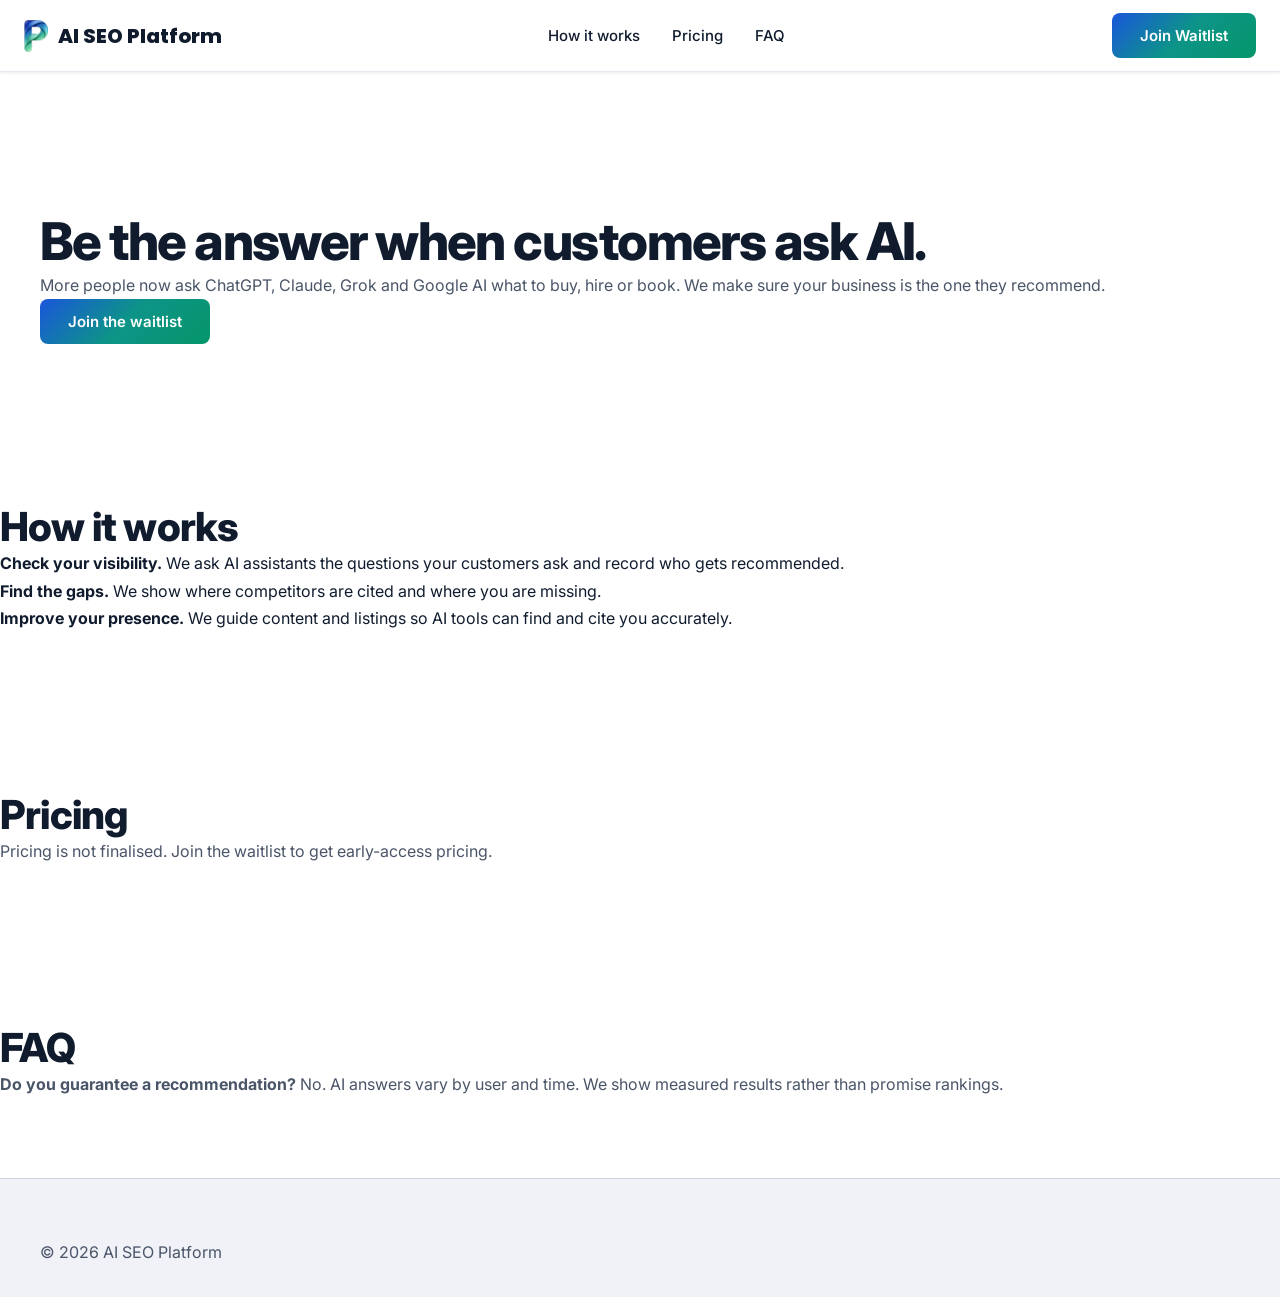
==== index.html @ 47615eec "Initial AI SEO Platform landing page Reuses CSS and JS from the Prospera site as a base.  Co-Authore" ====
<!DOCTYPE html>
<html lang="en">
<head>
  <meta charset="UTF-8">
  <meta name="viewport" content="width=device-width, initial-scale=1.0">
  <title>AI SEO Platform — Get Recommended by AI Assistants</title>
  <meta name="description" content="Help customers find you when they ask ChatGPT, Claude, Grok or Google AI for help. Track your AI visibility and improve it.">
  <link rel="preconnect" href="https://fonts.googleapis.com">
  <link rel="preconnect" href="https://fonts.gstatic.com" crossorigin>
  <link rel="stylesheet" href="https://fonts.googleapis.com/css2?family=Inter:wght@300;400;500;600;700;800;900&family=Poppins:wght@600;700;800&display=swap">
  <link rel="stylesheet" href="css/styles.css">
</head>
<body>
  <nav class="nav" aria-label="Main navigation"><div class="nav__inner">
    <a href="index.html" class="nav__logo" style="display:inline-flex;align-items:center;gap:10px;">
      <img src="icon.png" alt="" style="height:32px;width:auto;" loading="eager">
      <span style="font-family:Poppins,sans-serif;font-size:20px;font-weight:800;">AI SEO Platform</span>
    </a>
    <div class="nav__links">
      <a href="#how" class="nav__link">How it works</a>
      <a href="#pricing" class="nav__link">Pricing</a>
      <a href="#faq" class="nav__link">FAQ</a>
    </div>
    <a href="waitlist.html" class="nav__cta shiny-cta">Join Waitlist</a>
  </div></nav>

  <header class="hero-v2" style="padding:140px 0 80px;">
    <div class="container">
      <h1>Be the answer when customers ask AI.</h1>
      <p>More people now ask ChatGPT, Claude, Grok and Google AI what to buy, hire or book. We make sure your business is the one they recommend.</p>
      <a href="waitlist.html" class="nav__cta shiny-cta">Join the waitlist</a>
    </div>
  </header>

  <section id="how" class="container" style="padding:80px 0;">
    <h2>How it works</h2>
    <ol>
      <li><strong>Check your visibility.</strong> We ask AI assistants the questions your customers ask and record who gets recommended.</li>
      <li><strong>Find the gaps.</strong> We show where competitors are cited and where you are missing.</li>
      <li><strong>Improve your presence.</strong> We guide content and listings so AI tools can find and cite you accurately.</li>
    </ol>
  </section>

  <section id="pricing" class="container" style="padding:80px 0;">
    <h2>Pricing</h2>
    <p>Pricing is not finalised. Join the waitlist to get early-access pricing.</p>
  </section>

  <section id="faq" class="container" style="padding:80px 0;">
    <h2>FAQ</h2>
    <p><strong>Do you guarantee a recommendation?</strong> No. AI answers vary by user and time. We show measured results rather than promise rankings.</p>
  </section>

  <footer class="footer"><div class="container"><p>&copy; 2026 AI SEO Platform</p></div></footer>
  <script src="js/main.js" defer></script>
</body>
</html>
---- css/styles.css ----
/* ============================================================
   PROSPERA — Shared Stylesheet  (Light Theme)
   Fonts loaded via <link> in HTML head
   ============================================================ */

/* --- Reset --- */
*, *::before, *::after { margin: 0; padding: 0; box-sizing: border-box; }

/* --- Design System Variables --- */
:root {
  /* Brand colours */
  --color-primary:              #1a56db;
  --color-primary-hover:        #1345b8;
  --color-primary-container:    #e8eeff;
  --color-on-primary:           #ffffff;
  --color-accent:               #0d9488;
  --color-accent-light:         #14b8a6;
  --color-tertiary:             #059669;
  --color-tertiary-container:   #d1fae5;

  /* Surfaces */
  --color-surface:                  #f8f9fc;
  --color-surface-container-low:    #f0f2f8;
  --color-surface-container:        #e8ecf4;
  --color-surface-container-high:   #dfe4f0;
  --color-surface-container-lowest: #ffffff;

  /* Text */
  --color-on-surface:         #101c2e;
  --color-on-surface-variant: #4a5568;
  --color-outline-variant:    #cbd5e1;

  /* Gradients */
  --gradient-brand:        linear-gradient(135deg, #1a56db, #0d9488, #059669);
  --gradient-brand-subtle: linear-gradient(135deg, rgba(26,86,219,0.06), rgba(13,148,136,0.04), rgba(5,150,105,0.04));

  /* Typography */
  --font-primary: 'Inter', -apple-system, BlinkMacSystemFont, sans-serif;

  /* Elevation */
  --shadow-sm:   0px 2px 8px rgba(16,28,46,0.04);
  --shadow-md:   0px 8px 24px rgba(16,28,46,0.06);
  --shadow-lg:   0px 20px 40px rgba(16,28,46,0.08);
  --shadow-glow: 0px 0px 40px rgba(26,86,219,0.12);

  /* Radii */
  --radius-sm:   4px;
  --radius-md:   8px;
  --radius-lg:   16px;
  --radius-xl:   24px;
  --radius-full: 9999px;

  /* Misc */
  --nav-h:      72px;
  --transition: 0.3s ease;
  --space-sm:   16px;
  --space-md:   32px;
  --space-lg:   64px;
  --space-xl:   80px;

  /* ── Legacy aliases for backward-compat (old variable names → new system) ── */
  --navy:         var(--color-surface-container);
  --navy-light:   var(--color-surface-container-low);
  --navy-mid:     var(--color-surface-container-high);
  --blue:         var(--color-primary);
  --blue-hover:   var(--color-primary-hover);
  --blue-glow:    var(--color-primary-container);
  --green:        var(--color-tertiary);
  --green-bg:     var(--color-tertiary-container);
  --green-light:  var(--color-tertiary-container);
  --green-dark:   var(--color-tertiary);
  --teal:         var(--color-accent-light);
  --white:        var(--color-surface-container-lowest);
  --off-white:    var(--color-surface);
  --text-dark:    var(--color-on-surface);
  --text-mid:     var(--color-on-surface-variant);
  --text-muted:   var(--color-on-surface-variant);
  --text-faint:   #94a3b8;
  --border-light: var(--color-outline-variant);
  --red:          #ef4444;
  --red-light:    #fee2e2;
  --orange:       #f59e0b;
  --font-heading: 'Poppins', -apple-system, sans-serif;
  --font-body:    'Inter', -apple-system, BlinkMacSystemFont, sans-serif;
  --shadow-xl:    var(--shadow-lg);
  --shadow-card:  var(--shadow-sm);
}

/* --- Base --- */
html { scroll-behavior: smooth; font-size: 16px; -webkit-font-smoothing: antialiased; }

body {
  font-family: var(--font-primary);
  font-size: clamp(1rem, 1.2vw, 1.125rem);
  line-height: 1.7;
  color: var(--color-on-surface);
  background: var(--color-surface-container-lowest);
  overflow-x: hidden;
  padding-top: var(--nav-h);
  -webkit-font-smoothing: antialiased;
  -moz-osx-font-smoothing: grayscale;
}

img { max-width: 100%; height: auto; display: block; }
a { text-decoration: none; color: inherit; transition: color 0.2s; }
ul, ol { list-style: none; }
button, input, select, textarea {
  font-family: inherit; font-size: inherit; border: none; outline: none; background: none;
}
::selection { background: var(--color-primary); color: #fff; }

/* --- Accessibility: focus-visible --- */
button:focus-visible,
a:focus-visible,
input:focus-visible,
select:focus-visible,
textarea:focus-visible {
  outline: 2px solid var(--color-primary);
  outline-offset: 2px;
  border-radius: 3px;
}

/* --- Typography --- */
h1, h2 {
  font-family: var(--font-primary);
  font-weight: 800;
  font-style: normal;
  line-height: 1.15;
  color: var(--color-on-surface);
}
h1 { font-size: clamp(2rem, 4.5vw, 3.25rem); letter-spacing: -0.03em; }
h2 { font-size: clamp(1.75rem, 3.5vw, 2.5rem); letter-spacing: -0.02em; }
h3, h4, h5 { font-family: var(--font-primary); font-weight: 700; line-height: 1.3; color: var(--color-on-surface); }
h3 { font-size: clamp(1rem, 2vw, 1.25rem); text-transform: uppercase; letter-spacing: 2px; }
h4 { font-size: clamp(1rem, 1.5vw, 1.125rem); }
p { color: var(--color-on-surface-variant); line-height: 1.7; }

.section-label {
  display: inline-block;
  font-family: var(--font-primary);
  font-size: 0.8125rem;
  font-weight: 600;
  letter-spacing: 1px;
  text-transform: uppercase;
  color: var(--color-tertiary);
  background: var(--color-tertiary-container);
  padding: 6px 16px;
  border-radius: 20px;
  margin-bottom: 20px;
}

/* --- Layout --- */
.container { width: 100%; max-width: 1440px; margin: 0 auto; padding: 0 40px; }
.section { padding: var(--space-xl) 0; }

/* Section alternation: surface → surface-container-low → surface */
.section--alt  { background: var(--color-surface-container-low); }
.section--surface { background: var(--color-surface); }

/* Legacy dark section classes → now light */
.section--navy { background: var(--color-surface-container-low); }
.section--navy h1, .section--navy h2 { color: var(--color-on-surface); }
.section--navy p { color: var(--color-on-surface-variant); }
.section--gray { background: var(--color-surface); }

.section-header { text-align: center; max-width: 640px; margin: 0 auto 56px; }
.section-header p { margin-top: 16px; font-size: 1.0625rem; }
.text-center { text-align: center; }

/* --- Smooth section transitions (no hard colour lines between sections) --- */
/* In light theme: use a soft inline fade at top+bottom of alternating sections */
.section--alt {
  -webkit-mask-image: linear-gradient(
    to bottom,
    transparent 0px,
    black 32px,
    black calc(100% - 32px),
    transparent 100%
  );
  mask-image: linear-gradient(
    to bottom,
    transparent 0px,
    black 32px,
    black calc(100% - 32px),
    transparent 100%
  );
}

/* --- Glass module --- */
.glass-module {
  background: rgba(255,255,255,0.7);
  backdrop-filter: blur(16px) saturate(160%);
  -webkit-backdrop-filter: blur(16px) saturate(160%);
  border: 1px solid rgba(255,255,255,0.6);
  border-radius: var(--radius-lg);
  box-shadow: var(--shadow-md);
}

/* --- Buttons --- */
.btn {
  display: inline-flex; align-items: center; justify-content: center; gap: 8px;
  padding: 12px 28px; font-weight: 600; font-size: 0.9375rem;
  border-radius: 8px; cursor: pointer; transition: all var(--transition);
  white-space: nowrap; border: none;
  min-height: 44px;
}
.btn:hover { transform: translateY(-2px); }

/* Primary: gradient brand */
.btn--blue,
.btn--primary {
  background: var(--gradient-brand);
  color: #fff;
  box-shadow: 0 2px 12px rgba(26,86,219,0.25);
}
.btn--blue:hover,
.btn--primary:hover {
  box-shadow: 0 6px 24px rgba(26,86,219,0.35);
  opacity: 0.92;
}

/* Outline on light background */
.btn--outline {
  background: transparent;
  border: 1.5px solid var(--color-outline-variant);
  color: var(--color-on-surface);
}
.btn--outline:hover {
  border-color: var(--color-primary);
  color: var(--color-primary);
  background: var(--color-primary-container);
}
.btn--outline-dark {
  background: transparent;
  border: 1.5px solid var(--color-outline-variant);
  color: var(--color-on-surface);
}
.btn--outline-dark:hover {
  border-color: var(--color-primary);
  color: var(--color-primary);
  background: var(--color-primary-container);
}

.btn--lg { padding: 14px 32px; font-size: 1rem; }
.btn--full { width: 100%; }

/* --- Logo utility classes --- */
.logo-on-dark img { filter: brightness(1.3) drop-shadow(0 0 1px rgba(255,255,255,0.3)); }
.logo-on-dark span { color: #fff !important; }
.logo-on-light img { filter: none; }
.logo-on-light span { color: var(--color-on-surface) !important; }

/* --- Navbar --- */
.nav {
  position: fixed; top: 0; left: 0; right: 0; height: var(--nav-h);
  background: rgba(255,255,255,0.85);
  backdrop-filter: blur(20px) saturate(160%);
  -webkit-backdrop-filter: blur(20px) saturate(160%);
  border-bottom: 1px solid rgba(203,213,225,0.5);
  box-shadow: var(--shadow-sm);
  z-index: 1000;
  display: flex; align-items: center;
}
.nav__inner {
  display: flex; align-items: center; justify-content: space-between;
  width: 100%; max-width: 1400px; margin: 0 auto; padding: 0 24px; height: 100%;
}
.nav__logo { display: flex; align-items: center; gap: 8px; }
.nav__logo img { height: 36px; width: auto; }
.nav__links { display: flex; align-items: center; gap: 32px; }
.nav__link {
  font-size: 0.9375rem; font-weight: 500; color: var(--color-on-surface);
  transition: color 0.2s; position: relative;
}
.nav__link::after {
  content: ''; position: absolute; bottom: -4px; left: 0; width: 0; height: 2px;
  background: var(--color-primary); border-radius: 1px; transition: width 0.25s ease;
}
.nav__link:hover { color: var(--color-primary); }
.nav__link:hover::after, .nav__link--active::after { width: 100%; }
.nav__link--active { color: var(--color-primary); }
.nav__cta {
  background: var(--gradient-brand);
  color: #fff !important; padding: 10px 28px;
  border-radius: 8px; font-weight: 600; font-size: 0.9375rem; border: none;
  cursor: pointer; transition: all var(--transition); min-height: 44px;
  display: inline-flex; align-items: center;
}
.nav__cta:hover { opacity: 0.9; transform: translateY(-1px); box-shadow: 0 4px 16px rgba(26,86,219,0.3); }
.nav__login {
  border: 1.5px solid var(--color-outline-variant);
  color: var(--color-on-surface);
  padding: 9px 20px;
  border-radius: 8px; font-weight: 600; font-size: 0.9375rem;
  cursor: pointer; transition: all var(--transition); min-height: 44px;
  display: inline-flex; align-items: center; text-decoration: none;
}
.nav__login:hover { border-color: var(--color-primary); color: var(--color-primary); background: var(--color-primary-container); }
.nav__hamburger {
  display: none; flex-direction: column; gap: 5px; cursor: pointer; padding: 8px;
  z-index: 1001; min-height: 44px; align-items: center; justify-content: center;
}
.nav__hamburger span {
  display: block; width: 22px; height: 2px;
  background: var(--color-on-surface); border-radius: 2px; transition: all 0.3s ease;
}
.nav__hamburger--open span:nth-child(1) { transform: rotate(45deg) translate(5px,5px); }
.nav__hamburger--open span:nth-child(2) { opacity: 0; }
.nav__hamburger--open span:nth-child(3) { transform: rotate(-45deg) translate(5px,-5px); }
.nav__mobile {
  display: none; position: fixed; top: var(--nav-h); left: 0; right: 0;
  background: rgba(255,255,255,0.96);
  backdrop-filter: blur(20px);
  -webkit-backdrop-filter: blur(20px);
  z-index: 999; padding: 16px 24px 24px;
  flex-direction: column; gap: 8px; box-shadow: 0 8px 24px rgba(16,28,46,0.1);
}
.nav__mobile--open { display: flex; }
.nav__mobile a {
  font-size: 1rem; font-weight: 600; color: var(--color-on-surface);
  padding: 12px 0; border-bottom: 1px solid var(--color-surface);
}
.nav__mobile .nav__cta { margin-top: 12px; text-align: center; display: block; }

/* --- Fluid Wave Animation --- */
@keyframes fluidWave {
  0%, 100% { transform: translate(0, 0) scale(1); }
  33%       { transform: translate(10%, -7%) scale(1.08); }
  66%       { transform: translate(-7%, 10%) scale(0.94); }
}

/* --- Float Bob Animation --- */
@keyframes floatBob {
  0%, 100% { transform: translateY(0px) rotate(0deg); }
  50%       { transform: translateY(-12px) rotate(0.5deg); }
}

/* --- Bar Fill Animation --- */
@keyframes barFill {
  from { transform: scaleY(0); transform-origin: bottom; }
  to   { transform: scaleY(1); transform-origin: bottom; }
}

/* --- Hero --- */
.hero {
  background: var(--color-surface);
  min-height: 90vh; display: flex; align-items: center;
  position: relative; overflow: hidden;
  margin-top: calc(-1 * var(--nav-h)); padding-top: var(--nav-h);
}
.hero::before {
  content: ''; position: absolute; pointer-events: none; border-radius: 50%;
  width: 70vw; height: 70vw; max-width: 860px; max-height: 860px;
  top: -20%; left: -12%;
  background: radial-gradient(ellipse, rgba(26,86,219,0.18) 0%, transparent 65%);
  animation: fluidWave 15s ease-in-out infinite;
}
.hero::after {
  content: ''; position: absolute; pointer-events: none; border-radius: 50%;
  width: 55vw; height: 55vw; max-width: 680px; max-height: 680px;
  bottom: -15%; right: -10%;
  background: radial-gradient(ellipse, rgba(13,148,136,0.14) 0%, transparent 65%);
  animation: fluidWave 19s ease-in-out infinite reverse;
}
.hero__inner { display: flex; align-items: center; gap: 60px; position: relative; z-index: 1; }
.hero__text { flex: 0 0 55%; }
.hero__title { font-size: clamp(2rem, 4.5vw, 3.25rem); font-family: var(--font-heading); font-weight: 800; color: var(--color-on-surface); margin-bottom: 20px; letter-spacing: -0.02em; }
.hero__subtitle { font-size: 1.0625rem; color: var(--color-on-surface-variant); max-width: 500px; line-height: 1.7; }
.hero__ctas { display: flex; gap: 16px; margin-top: 32px; flex-wrap: wrap; }
.hero__visual { flex: 1; }

/* --- Page Hero (sub-pages) --- */
.page-hero {
  background: var(--color-surface);
  padding: 64px 0 48px; text-align: center;
  margin-top: calc(-1 * var(--nav-h)); padding-top: calc(var(--nav-h) + 36px);
  position: relative; overflow: hidden;
}
.page-hero::before {
  content: ''; position: absolute; pointer-events: none; border-radius: 50%;
  width: 80vw; height: 80vw; max-width: 900px; max-height: 900px;
  top: -40%; left: 50%; transform: translateX(-50%);
  background: radial-gradient(ellipse, rgba(26,86,219,0.15) 0%, transparent 65%);
  animation: fluidWave 18s ease-in-out infinite;
}
.page-hero > * { position: relative; z-index: 1; }
.page-hero h1 { font-family: var(--font-heading); font-weight: 800; color: var(--color-on-surface); margin-bottom: 16px; letter-spacing: -0.02em; }
.page-hero p { color: var(--color-on-surface-variant); font-size: 1.0625rem; max-width: 560px; margin: 0 auto; }

/* --- Value items --- */
.values-stack { display: flex; flex-direction: column; gap: 40px; max-width: 600px; margin: 0 auto; }
.value-item { display: flex; align-items: flex-start; gap: 20px; }
.value-item__icon {
  width: 48px; height: 48px; border-radius: var(--radius-md); flex-shrink: 0;
  display: flex; align-items: center; justify-content: center; font-size: 20px;
  background: var(--color-primary-container); color: var(--color-primary);
}
.value-item__label { font-size: 0.875rem; font-weight: 700; letter-spacing: 2px; text-transform: uppercase; color: var(--color-on-surface); margin-bottom: 4px; }
.value-item__desc { font-size: 0.9375rem; color: var(--color-on-surface-variant); }

/* --- Feature Cards --- */
.features-grid { display: grid; grid-template-columns: repeat(3, 1fr); gap: 30px; }
.f-card {
  background: var(--color-surface-container-lowest);
  border: 1px solid var(--color-outline-variant);
  border-radius: var(--radius-lg); padding: 36px;
  box-shadow: var(--shadow-sm); transition: transform 0.3s ease, box-shadow 0.3s ease;
}
.f-card:hover { transform: translateY(-6px); box-shadow: var(--shadow-lg); }
.f-card__icon {
  width: 48px; height: 48px; border-radius: 50%; display: flex; align-items: center;
  justify-content: center; font-size: 22px; margin-bottom: 20px;
  background: var(--color-primary-container); color: var(--color-primary);
}
.f-card h4 { font-size: 1.125rem; margin-bottom: 8px; color: var(--color-on-surface); }
.f-card p { font-size: 0.9375rem; color: var(--color-on-surface-variant); }

/* --- Problem / Solution --- */
.ps-grid { display: flex; gap: 60px; align-items: flex-start; position: relative; }
.ps-grid::after {
  content: ''; position: absolute; left: 50%; top: 0; bottom: 0;
  width: 1px; background: var(--color-outline-variant);
}
.ps-col { flex: 1; }
.ps-col h3 { margin-bottom: 28px; font-size: 1.125rem; letter-spacing: 1.5px; }
.ps-item { display: flex; gap: 14px; margin-bottom: 22px; }
.ps-dot {
  flex-shrink: 0; width: 32px; height: 32px; border-radius: 50%;
  display: flex; align-items: center; justify-content: center;
  font-size: 0.875rem; font-weight: 700; margin-top: 2px;
}
.ps-dot--red  { background: #fee2e2; color: #ef4444; }
.ps-dot--green { background: var(--color-tertiary-container); color: var(--color-tertiary); }
.ps-item h4 { font-size: 1rem; margin-bottom: 4px; color: var(--color-on-surface); }
.ps-item p { font-size: 0.875rem; }

/* --- CTA Banner --- */
.cta-banner {
  background: var(--gradient-brand);
  border-radius: var(--radius-xl); padding: 80px 32px;
  text-align: center; position: relative; overflow: hidden;
}
.cta-banner::before {
  content: ''; position: absolute; top: -80px; right: -80px; width: 320px; height: 320px;
  background: radial-gradient(circle, rgba(255,255,255,0.1), transparent 70%); border-radius: 50%;
}
.cta-banner > * { position: relative; z-index: 1; }
.cta-banner h2 { color: #fff; margin-bottom: 16px; }
.cta-banner p { color: rgba(255,255,255,0.88); margin-bottom: 32px; max-width: 500px; margin-left: auto; margin-right: auto; }

/* CTA banner secondary button */
.cta-banner .btn--outline {
  border-color: rgba(255,255,255,0.5);
  color: #fff;
  background: rgba(255,255,255,0.08);
}
.cta-banner .btn--outline:hover {
  border-color: #fff;
  background: rgba(255,255,255,0.18);
  color: #fff;
}

/* --- Pricing --- */
.pricing-grid { display: flex; gap: 30px; justify-content: center; flex-wrap: wrap; }
.p-card {
  background: var(--color-surface-container-lowest);
  border: 1px solid var(--color-outline-variant);
  border-radius: var(--radius-lg); padding: 40px; text-align: center;
  width: 340px; transition: all var(--transition); position: relative;
}
.p-card:hover { transform: translateY(-4px); box-shadow: var(--shadow-lg); }
.p-card--feat {
  border-color: var(--color-primary);
  box-shadow: 0 0 0 1px var(--color-primary), var(--shadow-md);
}
.p-card__badge {
  position: absolute; top: -12px; left: 50%; transform: translateX(-50%);
  background: var(--gradient-brand); color: #fff;
  font-size: 0.6875rem; font-weight: 700;
  padding: 4px 14px; border-radius: var(--radius-full);
  text-transform: uppercase; letter-spacing: 0.5px; white-space: nowrap;
}
.p-card__name { font-size: 0.8125rem; font-weight: 700; text-transform: uppercase; letter-spacing: 2px; color: var(--color-on-surface-variant); margin-bottom: 10px; }
.p-card__price { font-size: 2.75rem; font-weight: 800; color: var(--color-on-surface); }
.p-card__price span { font-size: 1rem; font-weight: 500; color: var(--color-on-surface-variant); }
.p-card__desc { font-size: 0.875rem; color: var(--color-on-surface-variant); margin: 8px 0 28px; font-style: italic; }
.p-card__list li {
  display: flex; align-items: center; gap: 10px; text-align: left;
  font-size: 0.875rem; color: var(--color-on-surface-variant);
  padding: 8px 0; border-bottom: 1px solid var(--color-surface);
}
.p-card__list .ck { color: var(--color-tertiary); font-weight: 700; }
.p-card .btn { width: 100%; margin-top: 28px; }
.p-card__note { font-size: 0.75rem; color: var(--color-on-surface-variant); font-style: italic; margin-top: 12px; }

/* --- FAQ Accordion --- */
.faq-list { max-width: 760px; margin: 0 auto; }
.faq-item { border-bottom: 1px solid var(--color-outline-variant); padding: 24px 0; }
.faq-q {
  width: 100%; display: flex; align-items: center; justify-content: space-between;
  cursor: pointer; font-size: 1.0625rem; font-weight: 600; color: var(--color-on-surface);
  text-align: left; background: transparent; padding: 0;
}
.faq-q:hover { color: var(--color-primary); }
.faq-icon {
  width: 28px; height: 28px; border-radius: 50%; background: var(--color-surface);
  display: flex; align-items: center; justify-content: center;
  transition: all 0.3s ease; font-size: 1.125rem; color: var(--color-on-surface-variant); flex-shrink: 0;
}
.faq-item--open .faq-icon { background: var(--color-primary); color: #fff; transform: rotate(45deg); }
.faq-a { max-height: 0; overflow: hidden; transition: max-height 0.4s ease; }
.faq-a__inner { padding: 16px 0 4px; color: var(--color-on-surface-variant); line-height: 1.7; font-size: 0.9375rem; }

/* --- Forms --- */
.form-card {
  background: var(--color-surface-container-lowest); max-width: 520px; width: 100%; padding: 48px;
  border-radius: var(--radius-lg); box-shadow: var(--shadow-md);
  border: 1px solid var(--color-outline-variant);
}
.form-group { margin-bottom: 18px; }
.form-group label { display: block; font-size: 0.875rem; font-weight: 500; margin-bottom: 6px; color: var(--color-on-surface); }
.form-group label .req { color: #ef4444; }
.form-input, .form-select {
  width: 100%; padding: 14px 16px; border: 1px solid var(--color-outline-variant); border-radius: 8px;
  font-size: 0.9375rem; font-family: var(--font-primary); color: var(--color-on-surface);
  outline: none; transition: border-color 0.2s, box-shadow 0.2s;
  background: var(--color-surface-container-lowest);
}
.form-input:focus, .form-select:focus {
  border-color: var(--color-primary);
  box-shadow: 0 0 0 3px var(--color-primary-container);
}
.form-input::placeholder { color: #94a3b8; }
.form-input--error { border-color: #ef4444; box-shadow: 0 0 0 3px rgba(239,68,68,0.1); }
.form-error { font-size: 0.8125rem; color: #ef4444; margin-top: 4px; display: none; }
.form-group--error .form-error { display: block; }
.form-row { display: grid; grid-template-columns: 1fr 1fr; gap: 16px; }

/* --- Modal --- */
.modal-overlay {
  display: none; position: fixed; inset: 0;
  background: rgba(16,28,46,0.4); backdrop-filter: blur(4px);
  z-index: 2000; align-items: center; justify-content: center;
}
.modal-overlay--show { display: flex; }
.modal {
  background: var(--color-surface-container-lowest);
  border-radius: var(--radius-lg); padding: 36px; width: 90%; max-width: 420px;
  box-shadow: var(--shadow-lg); position: relative; animation: modalPop 0.3s ease;
}
@keyframes modalPop { from { opacity: 0; transform: scale(0.95) translateY(10px); } to { opacity: 1; transform: scale(1) translateY(0); } }
.modal__close {
  position: absolute; top: 14px; right: 14px; width: 32px; height: 32px;
  border-radius: 50%; display: flex; align-items: center; justify-content: center;
  cursor: pointer; color: var(--color-on-surface-variant); transition: all 0.15s;
}
.modal__close:hover { background: var(--color-surface); color: var(--color-on-surface); }
.modal h3 { margin-bottom: 20px; font-style: normal; }

/* --- Footer --- */
.footer {
  background: var(--color-surface-container-low);
  color: var(--color-on-surface-variant);
  padding: 60px 0 30px;
  border-top: 1px solid var(--color-outline-variant);
}
.footer__grid { display: flex; gap: 40px; margin-bottom: 48px; flex-wrap: wrap; }
.footer__brand { flex: 0 0 280px; }
.footer__brand .nav__logo { color: var(--color-on-surface); margin-bottom: 12px; font-size: 1.375rem; }
.footer__brand img { height: 32px; }
.footer__brand p { font-size: 0.875rem; color: var(--color-on-surface-variant); line-height: 1.6; }
.footer__col { flex: 1; min-width: 140px; }
.footer__col h4 {
  color: var(--color-on-surface); font-size: 0.8125rem; font-weight: 700;
  text-transform: uppercase; letter-spacing: 2px; margin-bottom: 16px;
}
.footer__col a {
  display: block; font-size: 0.875rem; color: var(--color-on-surface-variant);
  padding: 4px 0; transition: color 0.2s;
}
.footer__col a:hover { color: var(--color-primary); }
.footer__bottom {
  border-top: 1px solid var(--color-outline-variant); padding-top: 24px;
  display: flex; align-items: center; justify-content: space-between;
  font-size: 0.875rem; color: var(--color-on-surface-variant); flex-wrap: wrap; gap: 16px;
}
.footer__social { display: flex; gap: 10px; }
.footer__social-link {
  width: 36px; height: 36px; border-radius: 50%;
  border: 1px solid var(--color-outline-variant);
  display: flex; align-items: center; justify-content: center;
  color: var(--color-on-surface-variant); transition: all var(--transition);
}
.footer__social-link svg { fill: currentColor; }
.footer__social-link:hover {
  border-color: var(--color-primary);
  color: var(--color-primary);
  background: var(--color-primary-container);
}

/* --- Animations --- */
.fade-in { opacity: 0; transform: translateY(24px); transition: opacity 0.65s cubic-bezier(0.16,1,0.3,1), transform 0.65s cubic-bezier(0.16,1,0.3,1); }
.fade-in.visible { opacity: 1; transform: translateY(0); }

/* Reveal (slide-up + fade — richer than fade-in) */
.reveal { opacity: 0; transform: translateY(24px); transition: opacity 0.65s cubic-bezier(0.16,1,0.3,1), transform 0.65s cubic-bezier(0.16,1,0.3,1); }
.reveal.revealed { opacity: 1; transform: translateY(0); }

.delay-1 { transition-delay: 0.1s; }
.delay-2 { transition-delay: 0.2s; }
.delay-3 { transition-delay: 0.3s; }
.delay-4 { transition-delay: 0.4s; }
.delay-5 { transition-delay: 0.5s; }
.delay-6 { transition-delay: 0.6s; }

/* Scroll progress bar */
#scroll-progress {
  position: fixed;
  top: 0; left: 0;
  height: 3px;
  width: 0%;
  background: var(--gradient-brand);
  z-index: 10000;
  transition: width 0.12s linear;
  pointer-events: none;
}

/* Hero word reveal */
.hw {
  display: inline-block;
  animation: hwReveal 0.65s cubic-bezier(0.16,1,0.3,1) both;
  animation-delay: calc(var(--d, 0) * 0.09s);
}
@keyframes hwReveal {
  from { opacity: 0; transform: translateY(18px); }
  to   { opacity: 1; transform: translateY(0); }
}

/* Morphing gradient hero background */
@keyframes gradientMorph {
  0%   { background-position: 0% 50%; }
  50%  { background-position: 100% 50%; }
  100% { background-position: 0% 50%; }
}

/* Dev banner */
.dev-banner {
  background: linear-gradient(135deg, rgba(26,86,219,0.06) 0%, rgba(13,148,136,0.05) 100%);
  border-bottom: 1px solid rgba(26,86,219,0.1);
  padding: 11px 20px;
  text-align: center;
  position: relative; z-index: 1;
}
.dev-banner__inner {
  display: flex; align-items: center; justify-content: center; flex-wrap: wrap;
  gap: 8px 14px; font-size: 13px;
}
.dev-banner__pulse {
  width: 8px; height: 8px; border-radius: 50%;
  background: #059669; flex-shrink: 0;
  animation: pulseDot 2s ease-in-out infinite;
}
@keyframes pulseDot {
  0%,100% { box-shadow: 0 0 0 0 rgba(5,150,105,0.45); }
  50%      { box-shadow: 0 0 0 6px rgba(5,150,105,0); }
}
.dev-banner__text   { color: var(--color-on-surface-variant); }
.dev-banner__sep    { color: var(--color-outline-variant); }
.dev-banner__highlight { font-weight: 700; color: var(--color-on-surface); }
.dev-banner__cta    { font-weight: 700; color: var(--color-primary); text-decoration: none; }
.dev-banner__cta:hover { text-decoration: underline; }

/* ===== Insights 3-card section ===== */
.insights-grid {
  display: grid;
  grid-template-columns: repeat(3, 1fr);
  gap: 24px;
  margin-top: 48px;
}
.insights-card {
  background: var(--color-surface-container-lowest);
  border: 1px solid var(--color-outline-variant);
  border-radius: 20px;
  padding: 32px 28px 28px;
  position: relative;
  overflow: hidden;
  transition: transform 0.28s cubic-bezier(0.16,1,0.3,1), box-shadow 0.28s cubic-bezier(0.16,1,0.3,1);
}
.insights-card:hover {
  transform: translateY(-7px);
  box-shadow: 0 24px 56px rgba(16,28,46,0.12);
}
.insights-card__accent {
  position: absolute;
  top: 0; left: 0; right: 0;
  height: 3px;
}
.insights-card__icon {
  width: 52px; height: 52px;
  border-radius: 14px;
  display: flex; align-items: center; justify-content: center;
  margin-bottom: 20px;
}
.insights-card__icon svg {
  width: 24px; height: 24px;
  stroke: currentColor; fill: none;
  stroke-width: 2; stroke-linecap: round; stroke-linejoin: round;
}
.insights-card__title {
  font-size: 1.125rem; font-weight: 700;
  color: var(--color-on-surface);
  margin-bottom: 10px; line-height: 1.3;
}
.insights-card__desc {
  font-size: 0.9375rem; color: var(--color-on-surface-variant);
  line-height: 1.65; margin-bottom: 24px;
}
.insights-card__metric {
  padding-top: 18px;
  border-top: 1px solid var(--color-outline-variant);
  display: flex; flex-direction: column; gap: 3px;
}
.insights-card__num {
  font-size: 1.625rem; font-weight: 800;
  color: var(--color-primary); line-height: 1;
}
.insights-card__unit {
  font-size: 10.5px; font-weight: 600; letter-spacing: 1px;
  text-transform: uppercase; color: var(--color-on-surface-variant);
}
@media (max-width: 860px) { .insights-grid { grid-template-columns: 1fr 1fr; } }
@media (max-width: 540px) { .insights-grid { grid-template-columns: 1fr; } }

/* --- Responsive --- */
@media (max-width: 1024px) {
  .features-grid { grid-template-columns: repeat(2, 1fr); }
  .footer__grid { flex-wrap: wrap; }
  .hero__inner { gap: 40px; }
}

@media (max-width: 768px) {
  body { padding-top: var(--nav-h); }
  .nav__links, .nav__cta, .nav__login { display: none; }
  .nav__hamburger { display: flex; }

  /* Shrink logo text on mobile so it doesn't overflow */
  .nav__logo span { font-size: 15px !important; max-width: 160px; }
  .nav__logo img { height: 28px !important; }

  .hero { min-height: auto; padding-bottom: 60px; }
  .hero__inner { flex-direction: column; text-align: center; gap: 40px; }
  .hero__text { flex: none; }
  .hero__subtitle { margin-left: auto; margin-right: auto; }
  .hero__ctas { justify-content: center; }
  .hero__visual { max-width: 100%; }

  .ps-grid { flex-direction: column; gap: 40px; }
  .ps-grid::after { display: none; }

  .features-grid { grid-template-columns: 1fr; }

  .form-row { grid-template-columns: 1fr; }
  .pricing-grid { flex-direction: column; align-items: center; }
  .p-card { width: 100%; max-width: 400px; }

  .footer__brand { flex: 0 0 100%; }
  .footer__bottom { flex-direction: column; gap: 12px; text-align: center; }

  .section { padding: 56px 0; }
  .btn { min-height: 44px; padding: 12px 24px; }
  .btn--lg { min-height: 44px; }
  .cta-banner { padding: 48px 20px; }

  /* Page hero — ensure h1 clears the fixed nav on mobile */
  .page-hero { padding: calc(var(--nav-h) + 16px) 0 24px; }
  .page-hero h1 { font-size: clamp(1.75rem, 6vw, 2.5rem); }

  /* Waitlist side-by-side → stack on mobile */
  .wl-split { grid-template-columns: 1fr !important; }

  /* About mission stats — 2 cols on mobile */
  .about-mission__stats { grid-template-columns: 1fr 1fr !important; }

  /* Singapore map section — stack vertically */
  .sg-split { flex-direction: column !important; align-items: center !important; }

  /* Why We Built This — stack on mobile */
  .why-section { padding: 48px 0 !important; }
  .why-grid { grid-template-columns: 1fr !important; gap: 32px !important; padding: 0 20px !important; }

  /* Nav CTA button — hide on mobile (shiny-cta overrides display:none so needs !important) */
  .nav__cta { display: none !important; }
}

@media (max-width: 480px) {
  .container { padding: 0 16px; }
  .form-card { padding: 32px 20px; }
}

/* ============================================================
   SHARED PAGE-SPECIFIC COMPONENTS
   ============================================================ */

/* --- Shiny CTA (gradient button with shimmer — used across all pages) --- */
.shiny-cta {
  background: var(--gradient-brand);
  color: #fff;
  position: relative;
  overflow: hidden;
}
.shiny-cta::after {
  content: '';
  position: absolute;
  top: 0; left: -100%; width: 60%; height: 100%;
  background: linear-gradient(90deg, transparent, rgba(255,255,255,0.18), transparent);
  transform: skewX(-20deg);
  transition: left 0.6s ease;
}
.shiny-cta:hover::after { left: 140%; }

/* --- Section warm / alt (surface alternation) --- */
.section--warm { background: var(--color-surface); }

/* --- Icon box --- */
.icon-box {
  width: 48px; height: 48px; border-radius: 12px;
  display: flex; align-items: center; justify-content: center;
  margin-bottom: 16px;
}
.icon-box svg { width: 22px; height: 22px; fill: none; stroke: currentColor; stroke-width: 2; stroke-linecap: round; stroke-linejoin: round; }
.icon-box--blue { background: var(--color-primary-container); color: var(--color-primary); }
.icon-box--green { background: var(--color-tertiary-container); color: var(--color-tertiary); }

/* --- Hero eyebrow / mock label --- */
.hero__eyebrow {
  display: inline-block; font-size: 0.8125rem; font-weight: 600;
  letter-spacing: 1px; text-transform: uppercase;
  color: var(--color-primary); background: var(--color-primary-container);
  padding: 5px 14px; border-radius: 20px; margin-bottom: 20px;
}
.hero__mock-label {
  font-size: 0.75rem; font-weight: 600; text-transform: uppercase; letter-spacing: 1px;
  color: var(--color-on-surface-variant); margin-bottom: 10px; text-align: center;
}

/* --- Dashboard mockup (intentionally dark — simulates a dark-themed app UI) --- */
.dash-mock {
  background: #0f1623;
  border-radius: 16px;
  overflow: hidden;
  box-shadow: var(--shadow-lg), 0 0 0 1px rgba(255,255,255,0.06);
  max-width: 480px;
  width: 100%;
}
.dash-mock__toolbar {
  display: flex; align-items: center; gap: 16px; padding: 12px 16px;
  background: #171f30; border-bottom: 1px solid rgba(255,255,255,0.07);
}
.dash-mock__dots { display: flex; gap: 6px; }
.dash-mock__dot {
  width: 10px; height: 10px; border-radius: 50%;
}
.dash-mock__dot--r { background: #ff5f57; }
.dash-mock__dot--y { background: #ffbd2e; }
.dash-mock__dot--g { background: #28c840; }
.dash-mock__tabs { display: flex; gap: 4px; }
.dash-mock__tab {
  padding: 4px 12px; border-radius: 6px; font-size: 11px; font-weight: 600;
  color: rgba(255,255,255,0.45); cursor: pointer; transition: all 0.2s;
}
.dash-mock__tab--active {
  background: rgba(59,99,251,0.25); color: #93c5fd;
}
.dash-mock__body { padding: 20px 18px; }
.dash-mock__main { min-height: 220px; }
.dash-panel { display: none; }
.dash-panel--active { display: block; }
.dash-mock__stats { display: grid; grid-template-columns: repeat(3,1fr); gap: 12px; margin-bottom: 20px; }
.dash-mock__stat {
  background: rgba(255,255,255,0.05); border-radius: 10px; padding: 12px;
  text-align: center;
}
.dash-mock__stat-val { font-size: 18px; font-weight: 800; color: #fff; line-height: 1; margin-bottom: 4px; }
.dash-mock__stat-lbl { font-size: 10px; color: rgba(255,255,255,0.45); text-transform: uppercase; letter-spacing: 0.5px; }
.dash-mock__chart { background: rgba(255,255,255,0.03); border-radius: 10px; padding: 14px; }
.dash-mock__chart-bars { display: flex; align-items: flex-end; gap: 4px; height: 70px; margin-bottom: 6px; }
.dash-mock__chart-bar {
  flex: 1; background: linear-gradient(180deg, #3b63fb, #6d99fe);
  border-radius: 3px 3px 0 0; transition: height 0.3s ease;
  min-height: 4px;
}
.dash-mock__chart-x {
  display: flex; justify-content: space-between;
  font-size: 9px; color: rgba(255,255,255,0.3); margin-top: 6px;
}
.dash-mock__panel-head {
  display: flex; align-items: center; justify-content: space-between; margin-bottom: 16px;
}
.dash-mock__risk-bar-row { margin-bottom: 10px; }
.dash-mock__risk-bar-label {
  display: flex; justify-content: space-between;
  font-size: 11px; color: rgba(255,255,255,0.6); margin-bottom: 4px;
}
.dash-mock__risk-bar-track {
  height: 6px; background: rgba(255,255,255,0.08); border-radius: 3px; overflow: hidden;
}
.dash-mock__risk-bar-fill {
  height: 100%; background: linear-gradient(90deg, #3b63fb, #10b981);
  border-radius: 3px;
}
.dash-mock__iconbar {
  display: flex; gap: 8px; padding: 10px 18px;
  border-top: 1px solid rgba(255,255,255,0.07);
  background: rgba(0,0,0,0.15);
}
.dash-mock__iconbar-btn {
  width: 28px; height: 28px; border-radius: 6px;
  display: flex; align-items: center; justify-content: center; cursor: pointer;
  transition: background 0.2s;
}
.dash-mock__iconbar-btn--active { background: rgba(59,99,251,0.3); }
.dash-mock__iconbar-btn:hover { background: rgba(255,255,255,0.08); }

/* --- Beta trust bar --- */
.beta-bar {
  background: var(--color-surface-container-low);
  border-top: 1px solid var(--color-outline-variant);
  border-bottom: 1px solid var(--color-outline-variant);
  padding: 14px 0;
}
.beta-bar__inner {
  display: flex; align-items: center; justify-content: center; gap: 16px;
  flex-wrap: wrap;
}
.beta-bar__dot {
  width: 6px; height: 6px; border-radius: 50%;
  background: var(--color-tertiary); flex-shrink: 0;
}
.beta-bar__text {
  font-size: 0.875rem; font-weight: 500; color: var(--color-on-surface-variant);
}

/* --- Trust bar --- */
.trust-bar { background: var(--color-surface-container-lowest); padding: 32px 0; }
.trust-bar__inner { display: flex; align-items: center; justify-content: center; gap: 48px; flex-wrap: wrap; }
.trust-item { display: flex; align-items: center; gap: 14px; }
.trust-item__label { font-size: 0.75rem; font-weight: 600; text-transform: uppercase; letter-spacing: 1px; color: var(--color-on-surface-variant); }
.trust-item__value { font-size: 0.9375rem; font-weight: 700; color: var(--color-on-surface); }

/* --- How It Works --- */
.how-steps {
  display: grid; grid-template-columns: repeat(4,1fr); gap: 32px;
  position: relative;
}
.how-steps__line {
  position: absolute; top: 28px; left: 12%; right: 12%; height: 2px;
  background: linear-gradient(90deg, var(--color-primary-container), var(--color-primary), var(--color-primary-container));
  z-index: 0;
}
.how-step { text-align: center; position: relative; z-index: 1; }
.how-step__num {
  width: 56px; height: 56px; border-radius: 50%; margin: 0 auto 16px;
  display: flex; align-items: center; justify-content: center;
  font-size: 1.25rem; font-weight: 800; color: #fff;
  background: var(--gradient-brand);
  box-shadow: 0 4px 16px rgba(26,86,219,0.3);
}
.how-step__title { font-size: 1rem; font-weight: 700; color: var(--color-on-surface); margin-bottom: 8px; }
.how-step__desc { font-size: 0.875rem; color: var(--color-on-surface-variant); line-height: 1.6; }

/* --- Big stat / market stat --- */
.big-stat { background: var(--gradient-brand); padding: 48px 0; }
.big-stat .container { display: flex; align-items: center; justify-content: center; }
.big-stat__label {
  font-size: clamp(1.0625rem, 2vw, 1.25rem); font-weight: 600; color: rgba(255,255,255,0.92);
  text-align: center; max-width: 700px; line-height: 1.6;
}

/* --- Mission grid (about.html) --- */
.mission-grid { display: flex; gap: 60px; align-items: flex-start; }
.mission-text { flex: 1; }
.mission-text p { margin-bottom: 16px; }
.mission-visual { flex: 0 0 280px; display: grid; grid-template-columns: 1fr 1fr; gap: 16px; }
.mission-stat {
  background: var(--color-surface-container-lowest);
  border: 1px solid var(--color-outline-variant);
  border-radius: var(--radius-lg); padding: 24px 20px; text-align: center;
  box-shadow: var(--shadow-sm);
}
.mission-stat__val { font-size: 1.875rem; font-weight: 800; color: var(--color-primary); line-height: 1; margin-bottom: 6px; }
.mission-stat__lbl { font-size: 0.8125rem; color: var(--color-on-surface-variant); line-height: 1.4; }

/* --- Values grid (about.html) --- */
.values-grid { display: grid; grid-template-columns: repeat(3,1fr); gap: 28px; }
.value-card {
  background: var(--color-surface-container-lowest);
  border: 1px solid var(--color-outline-variant);
  border-radius: var(--radius-lg); padding: 32px;
  box-shadow: var(--shadow-sm); transition: transform 0.2s, box-shadow 0.2s;
}
.value-card:hover { transform: translateY(-4px); box-shadow: var(--shadow-md); }
.value-card__icon { font-size: 2rem; margin-bottom: 16px; display: block; }
.value-card h4 { margin-bottom: 8px; }
.value-card p { font-size: 0.9375rem; }

/* --- Team (about.html) --- */
.team-grid { display: grid; grid-template-columns: repeat(4,1fr); gap: 28px; }
.team-card {
  background: var(--color-surface-container-lowest);
  border: 1px solid var(--color-outline-variant);
  border-radius: var(--radius-lg); padding: 28px 20px; text-align: center;
  box-shadow: var(--shadow-sm);
}
.team-card__avatar {
  width: 72px; height: 72px; border-radius: 50%; margin: 0 auto 14px;
  background: var(--gradient-brand); display: flex; align-items: center;
  justify-content: center; font-size: 1.5rem; font-weight: 800; color: #fff;
}
.team-card h4 { font-size: 1rem; margin-bottom: 4px; }
.team-card__role { font-size: 0.8125rem; color: var(--color-on-surface-variant); }

/* --- Timeline (about.html) --- */
.timeline { position: relative; padding-left: 36px; max-width: 680px; margin: 0 auto; }
.timeline::before {
  content: ''; position: absolute; left: 8px; top: 8px; bottom: 8px;
  width: 2px; background: var(--color-outline-variant); border-radius: 2px;
}
.timeline__item { position: relative; margin-bottom: 36px; }
.timeline__item:last-child { margin-bottom: 0; }
.timeline__dot {
  position: absolute; left: -32px; top: 4px;
  width: 14px; height: 14px; border-radius: 50%;
  border: 2px solid var(--color-primary);
  background: var(--color-surface-container-lowest);
}
.timeline__date { font-size: 0.75rem; font-weight: 700; text-transform: uppercase; letter-spacing: 1px; color: var(--color-primary); margin-bottom: 4px; }
.timeline__content h4 { font-size: 1rem; margin-bottom: 4px; }
.timeline__content p { font-size: 0.875rem; }

/* --- Perk cards (careers.html) --- */
.perks-grid { display: grid; grid-template-columns: repeat(3,1fr); gap: 24px; }
.perk-card {
  background: var(--color-surface-container-lowest);
  border: 1px solid var(--color-outline-variant);
  border-radius: var(--radius-lg); padding: 28px;
  box-shadow: var(--shadow-sm); transition: transform 0.2s, box-shadow 0.2s;
}
.perk-card:hover { transform: translateY(-4px); box-shadow: var(--shadow-md); }
.perk-card__icon { font-size: 2rem; margin-bottom: 14px; display: block; }
.perk-card h4 { margin-bottom: 8px; }
.perk-card p { font-size: 0.875rem; }

/* --- Job cards (careers.html) --- */
.jobs-list { display: flex; flex-direction: column; gap: 12px; }
.job-card {
  display: flex; align-items: center; justify-content: space-between;
  gap: 24px; background: var(--color-surface-container-lowest);
  border: 1px solid var(--color-outline-variant); border-radius: var(--radius-lg);
  padding: 20px 24px; box-shadow: var(--shadow-sm);
  transition: box-shadow 0.2s;
}
.job-card:hover { box-shadow: var(--shadow-md); }
.job-card__title { font-size: 1.0625rem; font-weight: 700; color: var(--color-on-surface); margin-bottom: 8px; }
.job-card__meta { display: flex; flex-wrap: wrap; gap: 8px; }
.job-tag {
  font-size: 0.75rem; font-weight: 600; padding: 3px 10px;
  border-radius: 20px; text-transform: uppercase; letter-spacing: 0.5px;
}
.job-tag--dept { background: var(--color-primary-container); color: var(--color-primary); }
.job-tag--type { background: var(--color-tertiary-container); color: var(--color-tertiary); }
.job-tag--loc { background: var(--color-surface-container); color: var(--color-on-surface-variant); }
.job-card__action { flex-shrink: 0; }

/* --- Culture section (careers.html) --- */
.culture-grid { display: flex; gap: 64px; align-items: flex-start; }
.culture-text { flex: 1; }
.culture-text h2 { margin-bottom: 20px; }
.culture-text > p { margin-bottom: 24px; }
.culture-list { display: flex; flex-direction: column; gap: 14px; margin-top: 8px; }
.culture-item { display: flex; gap: 14px; align-items: flex-start; }
.culture-item__check {
  flex-shrink: 0; width: 24px; height: 24px; border-radius: 50%;
  background: var(--color-tertiary-container); color: var(--color-tertiary);
  display: flex; align-items: center; justify-content: center;
  font-size: 0.75rem; font-weight: 800; margin-top: 2px;
}
.culture-item p { font-size: 0.9375rem; margin: 0; }
.culture-visual { flex: 0 0 260px; display: grid; grid-template-columns: 1fr 1fr; gap: 16px; }
.culture-stat {
  background: var(--color-surface-container-lowest);
  border: 1px solid var(--color-outline-variant);
  border-radius: var(--radius-lg); padding: 24px 16px; text-align: center;
  box-shadow: var(--shadow-sm);
}
.culture-stat__val { font-size: 2rem; font-weight: 800; color: var(--color-primary); line-height: 1; margin-bottom: 6px; }
.culture-stat__lbl { font-size: 0.75rem; color: var(--color-on-surface-variant); line-height: 1.4; }

/* --- Waitlist / Signup page --- */
.signup-page { min-height: 100vh; display: flex; align-items: center; justify-content: center; background: var(--color-surface); padding: 60px 24px; }
.signup-header { text-align: center; margin-bottom: 40px; }
.signup-header h1 { margin-bottom: 12px; }

.wl-join-card {
  background: var(--color-surface-container-lowest);
  border: 1px solid var(--color-outline-variant);
  border-radius: var(--radius-xl); padding: 48px;
  box-shadow: var(--shadow-lg); max-width: 560px; width: 100%; margin: 0 auto;
}
.wl-benefit {
  display: flex; gap: 14px; align-items: flex-start; margin-bottom: 18px;
}
.wl-benefit__icon {
  flex-shrink: 0; width: 40px; height: 40px; border-radius: 10px;
  background: var(--color-primary-container); color: var(--color-primary);
  display: flex; align-items: center; justify-content: center; font-size: 1.125rem;
}
.wl-benefit__content h4 { font-size: 0.9375rem; margin-bottom: 2px; }
.wl-benefit__content p { font-size: 0.875rem; margin: 0; }

/* --- FAQ specific --- */
.faq-section { background: var(--color-surface); }
.faq-cta-section { background: var(--color-surface-container-low); }

/* --- Waitlist hero --- */
.wl-hero {
  background: var(--color-surface);
  padding: 56px 0 48px;
  text-align: center;
}
.wl-hero h1 {
  font-size: clamp(1.75rem, 3.5vw, 2.5rem);
  font-weight: 700;
  color: var(--color-on-surface);
  letter-spacing: -0.02em;
  max-width: 640px;
  margin: 12px auto 16px;
  line-height: 1.2;
}
.wl-hero p {
  font-size: 1.0625rem;
  color: var(--color-on-surface-variant);
  max-width: 520px;
  margin: 0 auto;
}

/* --- Form success state --- */
.form-success {
  display: none;
  text-align: center;
  padding: 32px 16px 8px;
}
.form-success__icon {
  width: 52px; height: 52px;
  border-radius: 50%;
  background: var(--color-tertiary-container);
  color: var(--color-tertiary);
  display: flex; align-items: center; justify-content: center;
  font-size: 24px; font-weight: 700;
  margin: 0 auto 20px;
}
.form-success h3 {
  font-size: 1.25rem; font-weight: 700;
  color: var(--color-on-surface);
  margin-bottom: 8px;
}
.form-success p {
  font-size: 0.9rem;
  color: var(--color-on-surface-variant);
  line-height: 1.6;
}

/* --- Responsive additions --- */
@media (max-width: 1024px) {
  .team-grid { grid-template-columns: repeat(2,1fr); }
  .mission-grid { flex-direction: column; }
  .mission-visual { flex: none; width: 100%; }
  .culture-grid { flex-direction: column; }
  .culture-visual { flex: none; width: 100%; grid-template-columns: repeat(4,1fr); }
}

@media (max-width: 768px) {
  .how-steps { grid-template-columns: 1fr 1fr; }
  .how-steps__line { display: none; }
  .values-grid { grid-template-columns: 1fr 1fr; }
  .perks-grid { grid-template-columns: 1fr 1fr; }
  .team-grid { grid-template-columns: 1fr 1fr; }
  .job-card { flex-direction: column; align-items: flex-start; }
  .culture-visual { grid-template-columns: 1fr 1fr; }
  .trust-bar__inner { gap: 24px; }
}

@media (max-width: 480px) {
  .how-steps { grid-template-columns: 1fr; }
  .values-grid { grid-template-columns: 1fr; }
  .perks-grid { grid-template-columns: 1fr; }
  .team-grid { grid-template-columns: 1fr 1fr; }
  .culture-visual { grid-template-columns: 1fr 1fr; }
  .wl-join-card { padding: 32px 20px; }

  /* Comparison table: show fade hint, compact cells */
  .compare-wrap::after { display: block; }
  .compare-tbl { min-width: 480px; font-size: 11.5px; }
  .compare-tbl th { padding: 10px 10px; font-size: 10px; }
  .compare-tbl td { padding: 10px 10px; }
  .cmp-pill { padding: 4px 8px; font-size: 10.5px; gap: 5px; }
}

/* Swipe hint — mobile only */
.compare-scroll-hint {
  display: none;
  text-align: center;
  font-size: 11px;
  font-weight: 600;
  letter-spacing: 0.5px;
  color: var(--color-primary);
  margin-bottom: 8px;
}
@media (max-width: 480px) {
  .compare-scroll-hint { display: block; }
}

/* ===== COMPARISON TABLE (home page) ===== */
.compare-wrap {
  overflow-x: auto;
  margin: 2rem 0;
  position: relative;
  border-radius: 12px;
  border: 1px solid var(--color-outline-variant);
  box-shadow: var(--shadow-sm);
}
/* Right-fade hint on mobile */
.compare-wrap::after {
  content: '';
  display: none;
  position: absolute;
  top: 0; right: 0; bottom: 0;
  width: 48px;
  background: linear-gradient(to left, rgba(255,255,255,0.95), transparent);
  pointer-events: none;
  border-radius: 0 12px 12px 0;
}
.compare-tbl {
  width: 100%; min-width: 600px;
  border-collapse: separate; border-spacing: 0;
  font-size: 13.5px; line-height: 1.4;
}
.compare-tbl th {
  padding: 14px 16px; font-weight: 500; font-size: 11.5px;
  letter-spacing: 0.06em; text-transform: uppercase;
  color: #4a5568; text-align: center; vertical-align: middle;
}
.compare-tbl th:first-child { text-align: left; }
.compare-tbl th.pro-header {
  background: linear-gradient(135deg, #1a56db 0%, #0d9488 60%, #059669 100%);
  color: #ffffff; border-radius: 10px 10px 0 0;
  letter-spacing: 0.08em; font-weight: 500;
}
.compare-tbl td {
  padding: 14px 16px; vertical-align: middle; text-align: center;
  border-bottom: 1px solid rgba(0,0,0,0.06);
}
.compare-tbl td:first-child { text-align: left; font-weight: 500; color: #101c2e; }
.compare-tbl tr:last-child td { border-bottom: none; }
.compare-tbl td.pro-cell { background: rgba(26,86,219,0.025); }
.compare-tbl tbody tr:hover { background: #f8f9fc; }
.compare-tbl tbody tr:hover td.pro-cell { background: rgba(26,86,219,0.05); }
.cmp-pill {
  display: inline-flex; align-items: center; gap: 5px;
  padding: 4px 12px; border-radius: 20px;
  font-size: 12.5px; font-weight: 500; white-space: nowrap;
}
.cmp-pill-yes  { background: #E1F5EE; color: #085041; }
.cmp-pill-no   { background: #FCEBEB; color: #791F1F; }
.cmp-pill-mid  { background: #FAEEDA; color: #633806; }
.cmp-pill-pro  { background: linear-gradient(135deg,#E6F1FB,#E1F5EE); color: #0C447C; border: 0.5px solid rgba(26,86,219,0.12); }
.cmp-ico {
  width: 16px; height: 16px; display: inline-flex; align-items: center;
  justify-content: center; border-radius: 50%; flex-shrink: 0;
}
.cmp-ico-yes { background: #5DCAA5; }
.cmp-ico-no  { background: #F09595; }
.cmp-ico-mid { background: #FAC775; }
.cmp-ico-pro { background: linear-gradient(135deg,#85B7EB,#5DCAA5); }
.cmp-ico svg { width: 10px; height: 10px; fill: none; stroke-width: 2.5; stroke-linecap: round; }
.cmp-ico-yes svg { stroke: #04342C; }
.cmp-ico-no  svg { stroke: #501313; }
.cmp-ico-mid svg { stroke: #412402; }
.cmp-ico-pro svg { stroke: #042C53; }
.cmp-sub  { display: block; font-size: 11px; font-weight: 400; color: #9ca3af; margin-top: 3px; letter-spacing: 0; }
.cmp-feat { color: #9ca3af; font-size: 12px; font-weight: 400; display: block; margin-top: 2px; }

/* ===== STEP CARDS (how-v3) ===== */
.how-v3 { padding-top: 20px; }
.how-v3__grid {
  display: grid; grid-template-columns: repeat(4,1fr); gap: 24px;
}
.how-v3__card { border-radius: 16px; overflow: hidden; box-shadow: 0 4px 20px rgba(16,28,46,0.06); }
.how-v3__tab {
  padding: 20px 20px 22px; display: flex; align-items: center; justify-content: center;
  clip-path: ellipse(120% 100% at 50% 0%);
}
.how-v3__num { font-size: 30px; font-weight: 800; color: #fff; line-height: 1; text-align: center; }
.how-v3__tab-icon { opacity: 0.35; }
.how-v3__tab-icon svg { width: 28px; height: 28px; stroke: #fff; fill: none; stroke-width: 1.5; stroke-linecap: round; stroke-linejoin: round; }
.how-v3__body {
  background: #ffffff; padding: 20px 20px 24px; text-align: center;
}
.how-v3__icon {
  width: 44px; height: 44px; border-radius: 12px;
  display: flex; align-items: center; justify-content: center;
  margin: 0 auto 14px;
}
.how-v3__icon svg { width: 22px; height: 22px; stroke: currentColor; fill: none; stroke-width: 2; stroke-linecap: round; stroke-linejoin: round; }
.how-v3__title { font-size: 15px; font-weight: 700; color: var(--color-on-surface); margin-bottom: 10px; line-height: 1.3; }
.how-v3__desc { font-size: 13px; color: var(--color-on-surface-variant); line-height: 1.65; margin: 0; }
@media (max-width: 860px) {
  .how-v3__grid { grid-template-columns: 1fr 1fr; gap: 20px; }
}
@media (max-width: 480px) {
  .how-v3__grid { grid-template-columns: 1fr; }
}

/* ===== 350K STAT BAND ===== */
.stat-band {
  background: var(--color-surface-container-low);
  padding: 48px 0;
  text-align: center;
}
.stat-band__text {
  font-size: clamp(1.125rem, 2vw, 1.375rem);
  font-weight: 500;
  color: var(--color-on-surface);
  max-width: 780px;
  margin: 0 auto;
  line-height: 1.6;
}
.stat-band__accent {
  background: var(--gradient-brand);
  -webkit-background-clip: text;
  -webkit-text-fill-color: transparent;
  background-clip: text;
  font-weight: 700;
}

/* Ensure section labels have readable contrast */
.section-label { 
  font-weight: 700;
  letter-spacing: 0.5px;
}

/* --- Back to Top Button --- */
.back-to-top {
  position: fixed;
  bottom: 28px;
  right: 24px;
  width: 44px;
  height: 44px;
  background: var(--color-primary);
  color: #fff;
  border: none;
  border-radius: 50%;
  display: flex;
  align-items: center;
  justify-content: center;
  cursor: pointer;
  opacity: 0;
  transform: translateY(16px);
  transition: opacity 0.3s ease, transform 0.3s ease, box-shadow 0.2s;
  z-index: 500;
  box-shadow: 0 4px 16px rgba(26,86,219,0.35);
}
.back-to-top.visible {
  opacity: 1;
  transform: translateY(0);
}
.back-to-top:hover {
  box-shadow: 0 8px 24px rgba(26,86,219,0.45);
  transform: translateY(-2px);
}
.back-to-top svg { width: 18px; height: 18px; stroke: #fff; fill: none; stroke-width: 2.5; stroke-linecap: round; stroke-linejoin: round; }
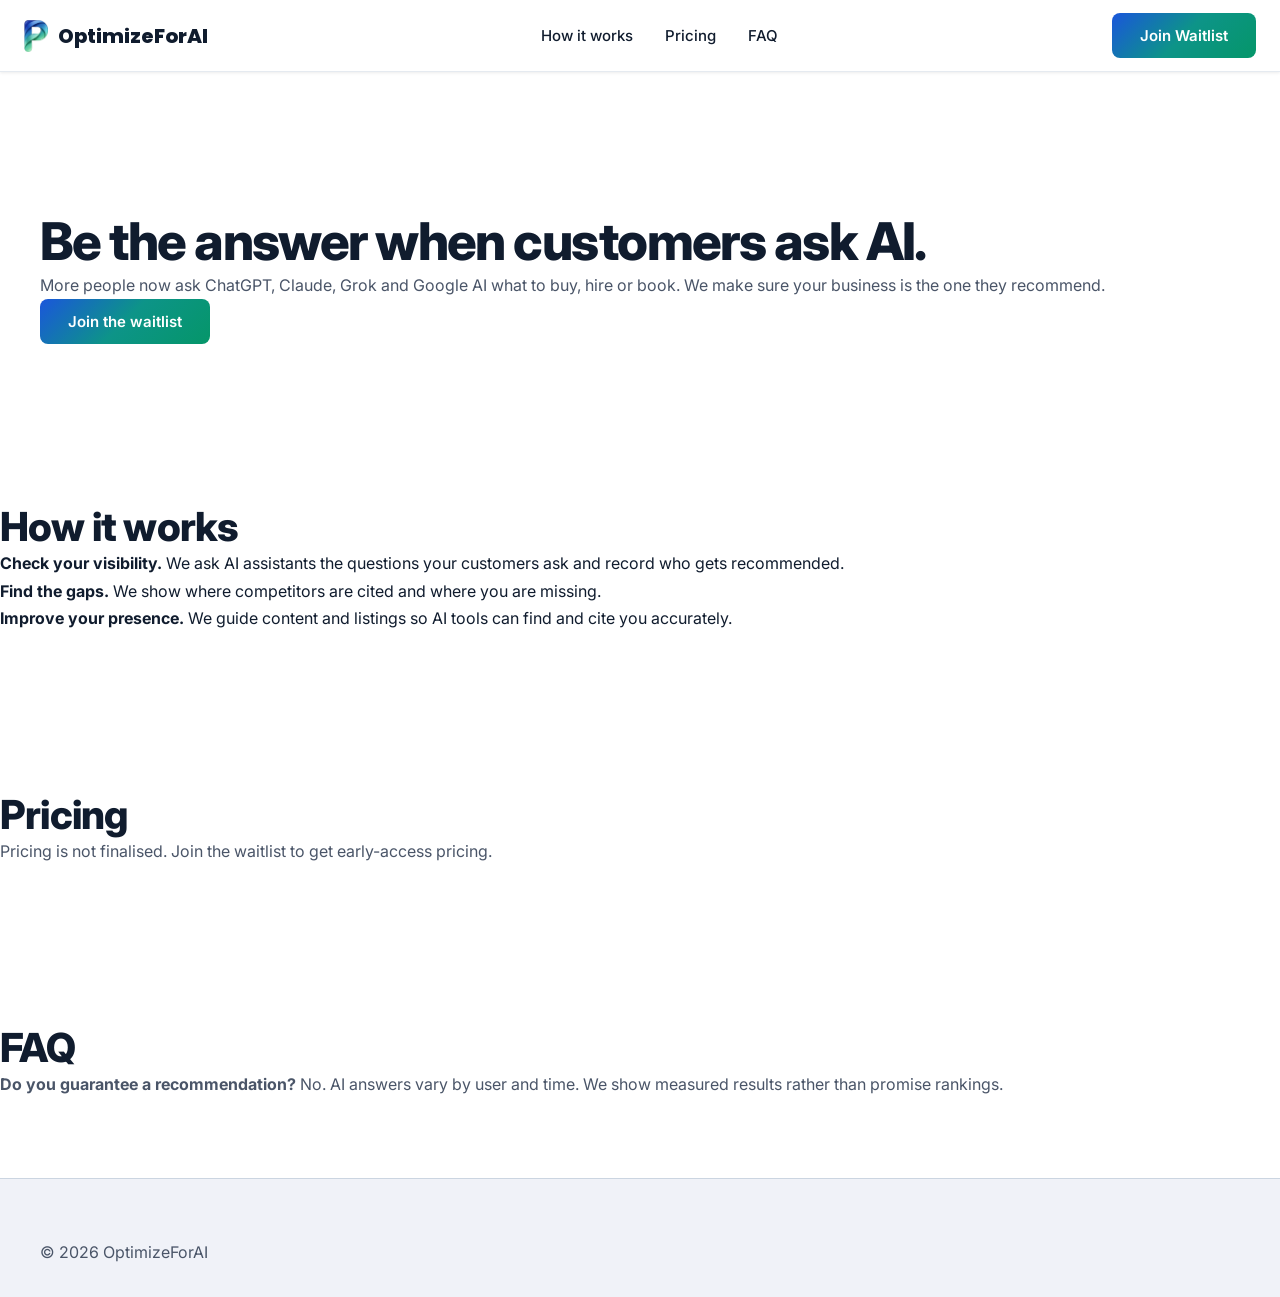
==== commit 36fe46cc: "Rename project to OptimizeForAI Co-Authored-By: Claude Haiku 5.5 <noreply@anthropic.com> Claude-Sess" ====
--- a/index.html
+++ b/index.html
@@ -3,7 +3,7 @@
 <head>
   <meta charset="UTF-8">
   <meta name="viewport" content="width=device-width, initial-scale=1.0">
-  <title>AI SEO Platform — Get Recommended by AI Assistants</title>
+  <title>OptimizeForAI — Get Recommended by AI Assistants</title>
   <meta name="description" content="Help customers find you when they ask ChatGPT, Claude, Grok or Google AI for help. Track your AI visibility and improve it.">
   <link rel="preconnect" href="https://fonts.googleapis.com">
   <link rel="preconnect" href="https://fonts.gstatic.com" crossorigin>
@@ -14,7 +14,7 @@
   <nav class="nav" aria-label="Main navigation"><div class="nav__inner">
     <a href="index.html" class="nav__logo" style="display:inline-flex;align-items:center;gap:10px;">
       <img src="icon.png" alt="" style="height:32px;width:auto;" loading="eager">
-      <span style="font-family:Poppins,sans-serif;font-size:20px;font-weight:800;">AI SEO Platform</span>
+      <span style="font-family:Poppins,sans-serif;font-size:20px;font-weight:800;">OptimizeForAI</span>
     </a>
     <div class="nav__links">
       <a href="#how" class="nav__link">How it works</a>
@@ -51,7 +51,7 @@
     <p><strong>Do you guarantee a recommendation?</strong> No. AI answers vary by user and time. We show measured results rather than promise rankings.</p>
   </section>
 
-  <footer class="footer"><div class="container"><p>&copy; 2026 AI SEO Platform</p></div></footer>
+  <footer class="footer"><div class="container"><p>&copy; 2026 OptimizeForAI</p></div></footer>
   <script src="js/main.js" defer></script>
 </body>
 </html>
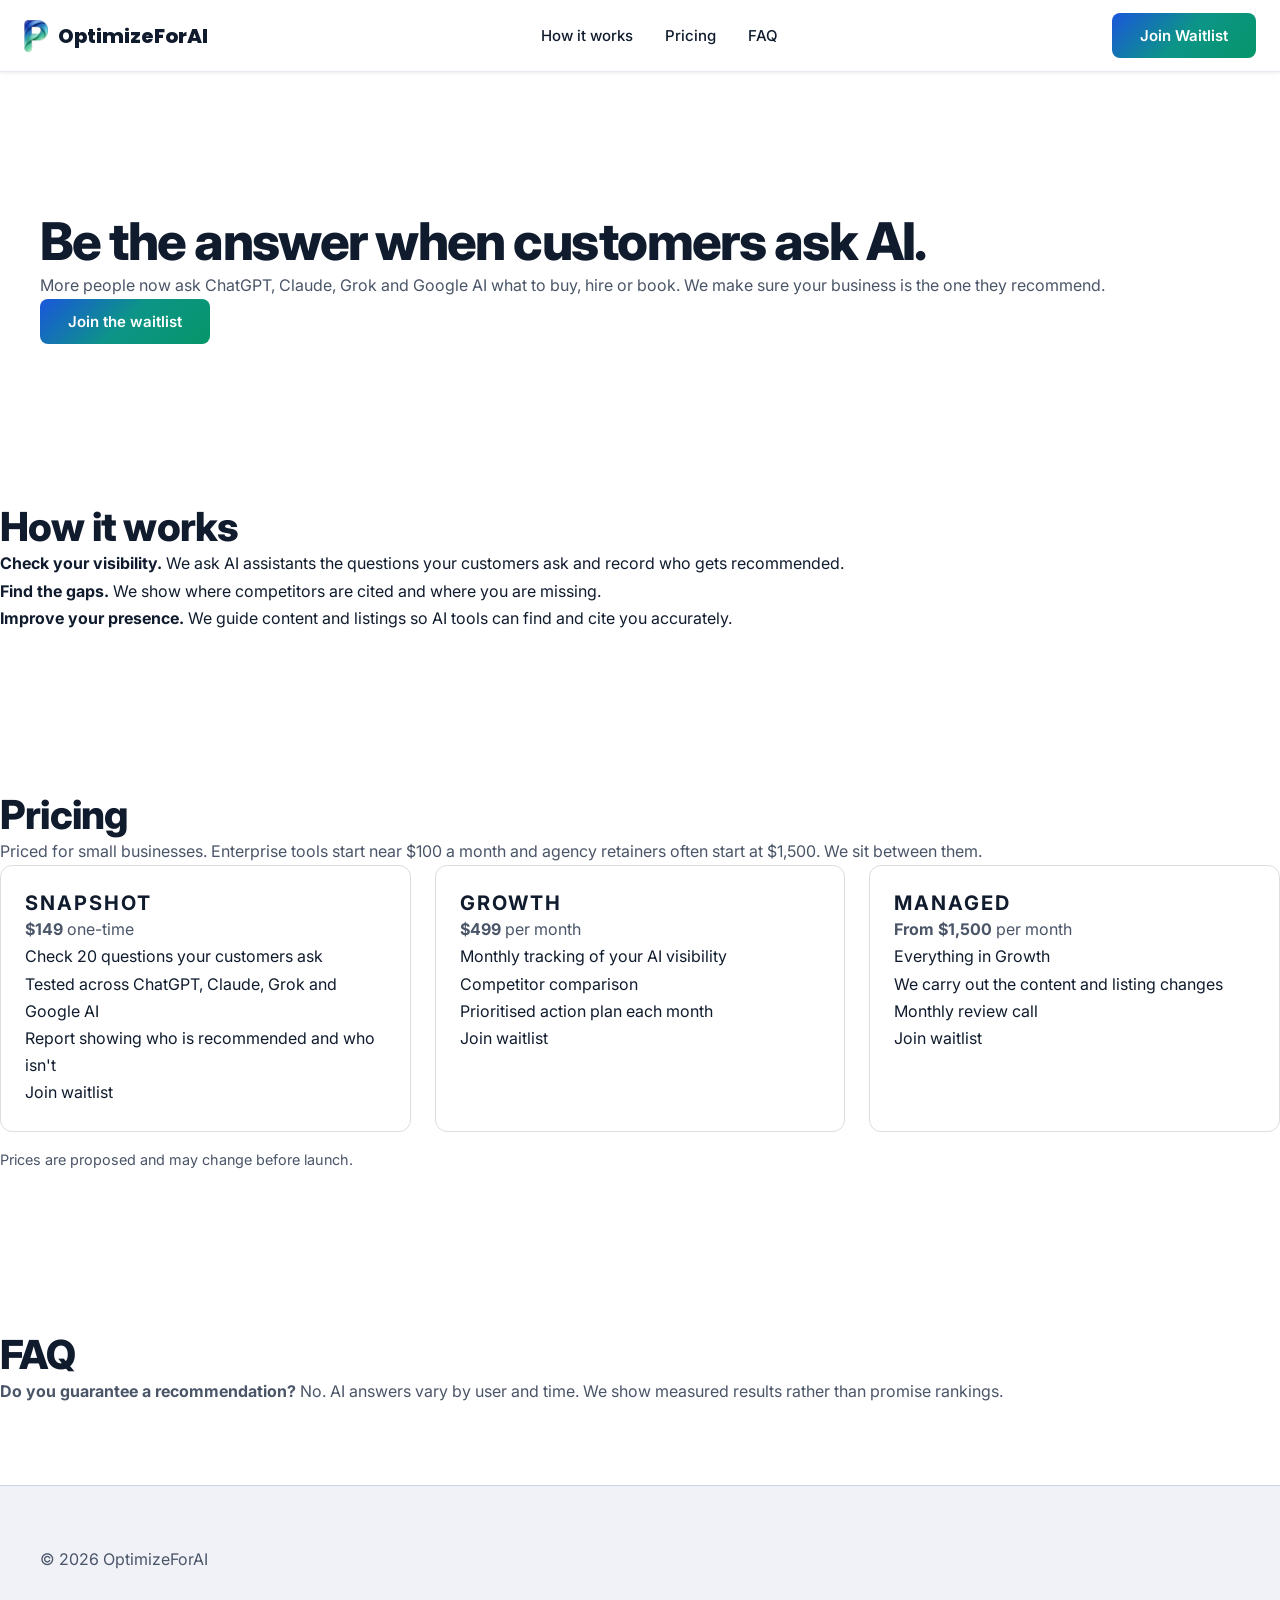
==== commit 6e2b63fa: "Add proposed pricing tiers based on market research Co-Authored-By: Claude Haiku 5.5 <noreply@anthro" ====
--- a/index.html
+++ b/index.html
@@ -43,7 +43,28 @@
 
   <section id="pricing" class="container" style="padding:80px 0;">
     <h2>Pricing</h2>
-    <p>Pricing is not finalised. Join the waitlist to get early-access pricing.</p>
+    <p>Priced for small businesses. Enterprise tools start near $100 a month and agency retainers often start at $1,500. We sit between them.</p>
+    <div style="display:grid;grid-template-columns:repeat(auto-fit,minmax(240px,1fr));gap:24px;">
+      <div style="border:1px solid #ddd;border-radius:12px;padding:24px;">
+        <h3>Snapshot</h3>
+        <p><strong>$149</strong> one-time</p>
+        <ul><li>Check 20 questions your customers ask</li><li>Tested across ChatGPT, Claude, Grok and Google AI</li><li>Report showing who is recommended and who isn't</li></ul>
+        <a href="waitlist.html">Join waitlist</a>
+      </div>
+      <div style="border:1px solid #ddd;border-radius:12px;padding:24px;">
+        <h3>Growth</h3>
+        <p><strong>$499</strong> per month</p>
+        <ul><li>Monthly tracking of your AI visibility</li><li>Competitor comparison</li><li>Prioritised action plan each month</li></ul>
+        <a href="waitlist.html">Join waitlist</a>
+      </div>
+      <div style="border:1px solid #ddd;border-radius:12px;padding:24px;">
+        <h3>Managed</h3>
+        <p><strong>From $1,500</strong> per month</p>
+        <ul><li>Everything in Growth</li><li>We carry out the content and listing changes</li><li>Monthly review call</li></ul>
+        <a href="waitlist.html">Join waitlist</a>
+      </div>
+    </div>
+    <p style="margin-top:16px;font-size:0.9em;">Prices are proposed and may change before launch.</p>
   </section>
 
   <section id="faq" class="container" style="padding:80px 0;">
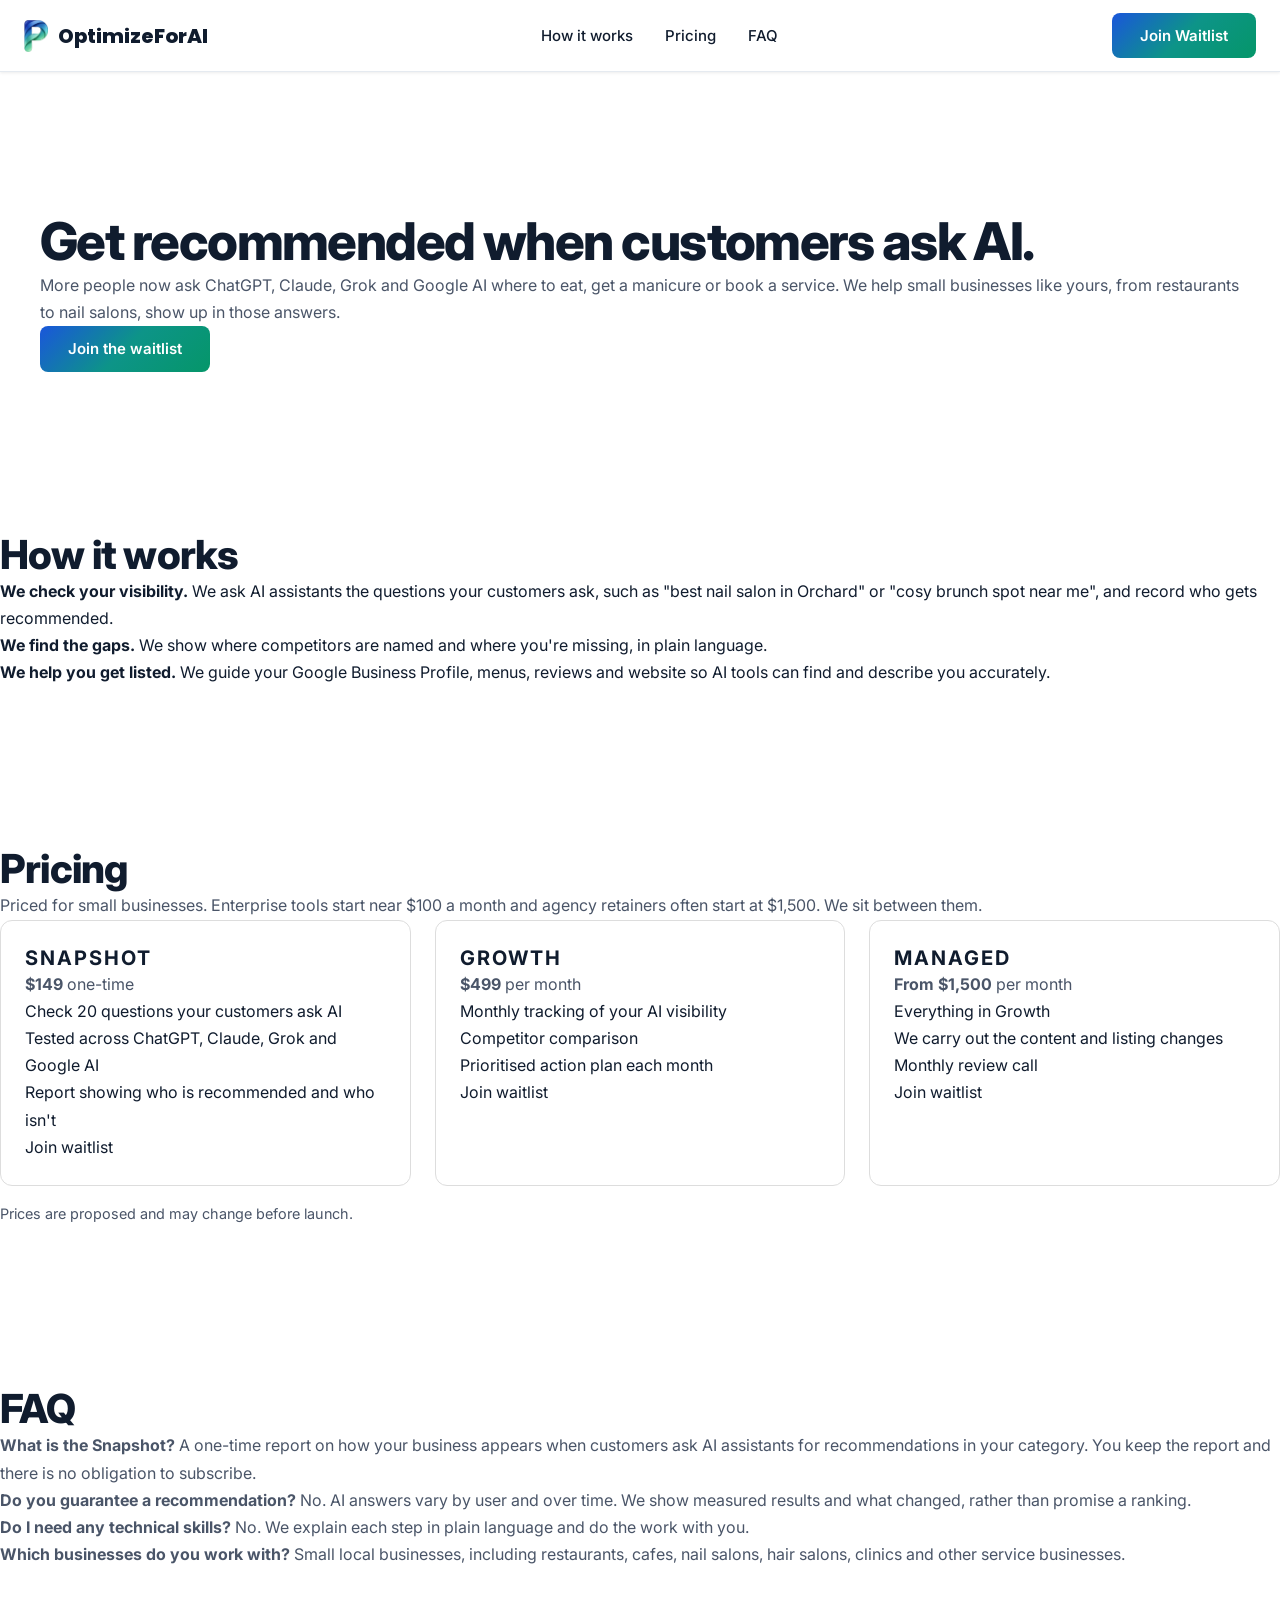
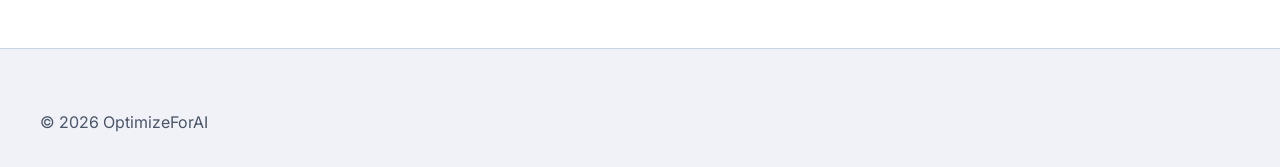
==== commit 90717d45: "Rewrite landing page copy for small businesses Co-Authored-By: Claude Haiku 5.5 <noreply@anthropic.c" ====
--- a/index.html
+++ b/index.html
@@ -4,7 +4,7 @@
   <meta charset="UTF-8">
   <meta name="viewport" content="width=device-width, initial-scale=1.0">
   <title>OptimizeForAI — Get Recommended by AI Assistants</title>
-  <meta name="description" content="Help customers find you when they ask ChatGPT, Claude, Grok or Google AI for help. Track your AI visibility and improve it.">
+  <meta name="description" content="Help small businesses like restaurants and nail salons get recommended when customers ask ChatGPT, Claude, Grok or Google AI.">
   <link rel="preconnect" href="https://fonts.googleapis.com">
   <link rel="preconnect" href="https://fonts.gstatic.com" crossorigin>
   <link rel="stylesheet" href="https://fonts.googleapis.com/css2?family=Inter:wght@300;400;500;600;700;800;900&family=Poppins:wght@600;700;800&display=swap">
@@ -26,8 +26,8 @@
 
   <header class="hero-v2" style="padding:140px 0 80px;">
     <div class="container">
-      <h1>Be the answer when customers ask AI.</h1>
-      <p>More people now ask ChatGPT, Claude, Grok and Google AI what to buy, hire or book. We make sure your business is the one they recommend.</p>
+      <h1>Get recommended when customers ask AI.</h1>
+      <p>More people now ask ChatGPT, Claude, Grok and Google AI where to eat, get a manicure or book a service. We help small businesses like yours, from restaurants to nail salons, show up in those answers.</p>
       <a href="waitlist.html" class="nav__cta shiny-cta">Join the waitlist</a>
     </div>
   </header>
@@ -35,9 +35,9 @@
   <section id="how" class="container" style="padding:80px 0;">
     <h2>How it works</h2>
     <ol>
-      <li><strong>Check your visibility.</strong> We ask AI assistants the questions your customers ask and record who gets recommended.</li>
-      <li><strong>Find the gaps.</strong> We show where competitors are cited and where you are missing.</li>
-      <li><strong>Improve your presence.</strong> We guide content and listings so AI tools can find and cite you accurately.</li>
+      <li><strong>We check your visibility.</strong> We ask AI assistants the questions your customers ask, such as "best nail salon in Orchard" or "cosy brunch spot near me", and record who gets recommended.</li>
+      <li><strong>We find the gaps.</strong> We show where competitors are named and where you're missing, in plain language.</li>
+      <li><strong>We help you get listed.</strong> We guide your Google Business Profile, menus, reviews and website so AI tools can find and describe you accurately.</li>
     </ol>
   </section>
 
@@ -48,7 +48,7 @@
       <div style="border:1px solid #ddd;border-radius:12px;padding:24px;">
         <h3>Snapshot</h3>
         <p><strong>$149</strong> one-time</p>
-        <ul><li>Check 20 questions your customers ask</li><li>Tested across ChatGPT, Claude, Grok and Google AI</li><li>Report showing who is recommended and who isn't</li></ul>
+        <ul><li>Check 20 questions your customers ask AI</li><li>Tested across ChatGPT, Claude, Grok and Google AI</li><li>Report showing who is recommended and who isn't</li></ul>
         <a href="waitlist.html">Join waitlist</a>
       </div>
       <div style="border:1px solid #ddd;border-radius:12px;padding:24px;">
@@ -69,7 +69,10 @@
 
   <section id="faq" class="container" style="padding:80px 0;">
     <h2>FAQ</h2>
-    <p><strong>Do you guarantee a recommendation?</strong> No. AI answers vary by user and time. We show measured results rather than promise rankings.</p>
+    <p><strong>What is the Snapshot?</strong> A one-time report on how your business appears when customers ask AI assistants for recommendations in your category. You keep the report and there is no obligation to subscribe.</p>
+    <p><strong>Do you guarantee a recommendation?</strong> No. AI answers vary by user and over time. We show measured results and what changed, rather than promise a ranking.</p>
+    <p><strong>Do I need any technical skills?</strong> No. We explain each step in plain language and do the work with you.</p>
+    <p><strong>Which businesses do you work with?</strong> Small local businesses, including restaurants, cafes, nail salons, hair salons, clinics and other service businesses.</p>
   </section>
 
   <footer class="footer"><div class="container"><p>&copy; 2026 OptimizeForAI</p></div></footer>
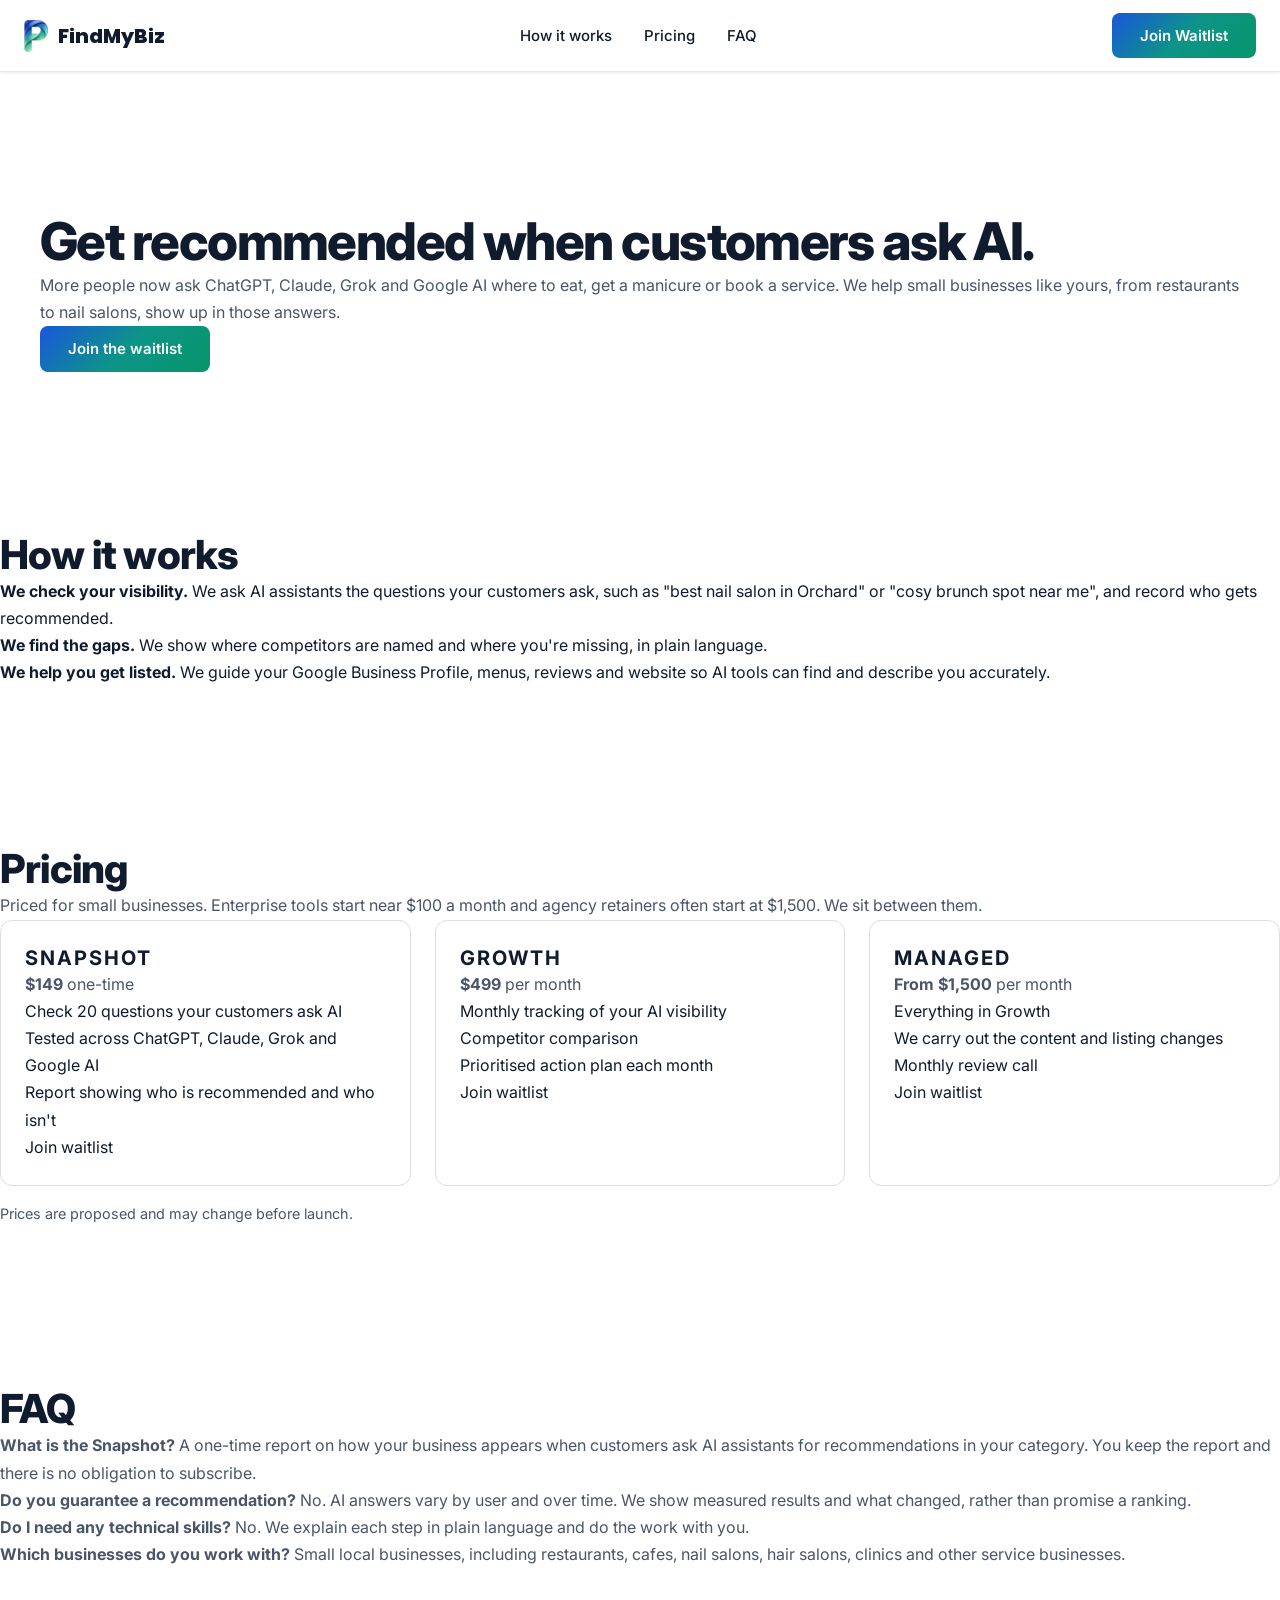
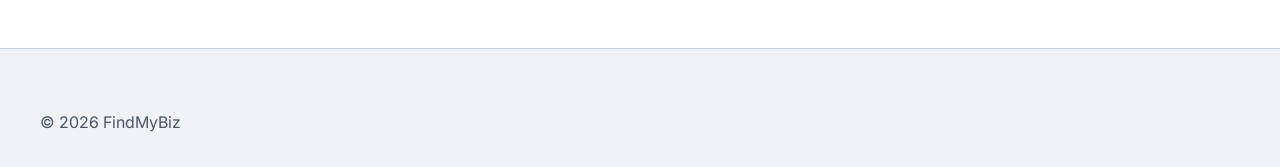
==== commit 711754c8: "Rename brand to FindMyBiz Co-Authored-By: Claude Haiku 5.5 <noreply@anthropic.com> Claude-Session: h" ====
--- a/index.html
+++ b/index.html
@@ -3,7 +3,7 @@
 <head>
   <meta charset="UTF-8">
   <meta name="viewport" content="width=device-width, initial-scale=1.0">
-  <title>OptimizeForAI — Get Recommended by AI Assistants</title>
+  <title>FindMyBiz — Get Recommended by AI Assistants</title>
   <meta name="description" content="Help small businesses like restaurants and nail salons get recommended when customers ask ChatGPT, Claude, Grok or Google AI.">
   <link rel="preconnect" href="https://fonts.googleapis.com">
   <link rel="preconnect" href="https://fonts.gstatic.com" crossorigin>
@@ -14,7 +14,7 @@
   <nav class="nav" aria-label="Main navigation"><div class="nav__inner">
     <a href="index.html" class="nav__logo" style="display:inline-flex;align-items:center;gap:10px;">
       <img src="icon.png" alt="" style="height:32px;width:auto;" loading="eager">
-      <span style="font-family:Poppins,sans-serif;font-size:20px;font-weight:800;">OptimizeForAI</span>
+      <span style="font-family:Poppins,sans-serif;font-size:20px;font-weight:800;">FindMyBiz</span>
     </a>
     <div class="nav__links">
       <a href="#how" class="nav__link">How it works</a>
@@ -75,7 +75,7 @@
     <p><strong>Which businesses do you work with?</strong> Small local businesses, including restaurants, cafes, nail salons, hair salons, clinics and other service businesses.</p>
   </section>
 
-  <footer class="footer"><div class="container"><p>&copy; 2026 OptimizeForAI</p></div></footer>
+  <footer class="footer"><div class="container"><p>&copy; 2026 FindMyBiz</p></div></footer>
   <script src="js/main.js" defer></script>
 </body>
 </html>
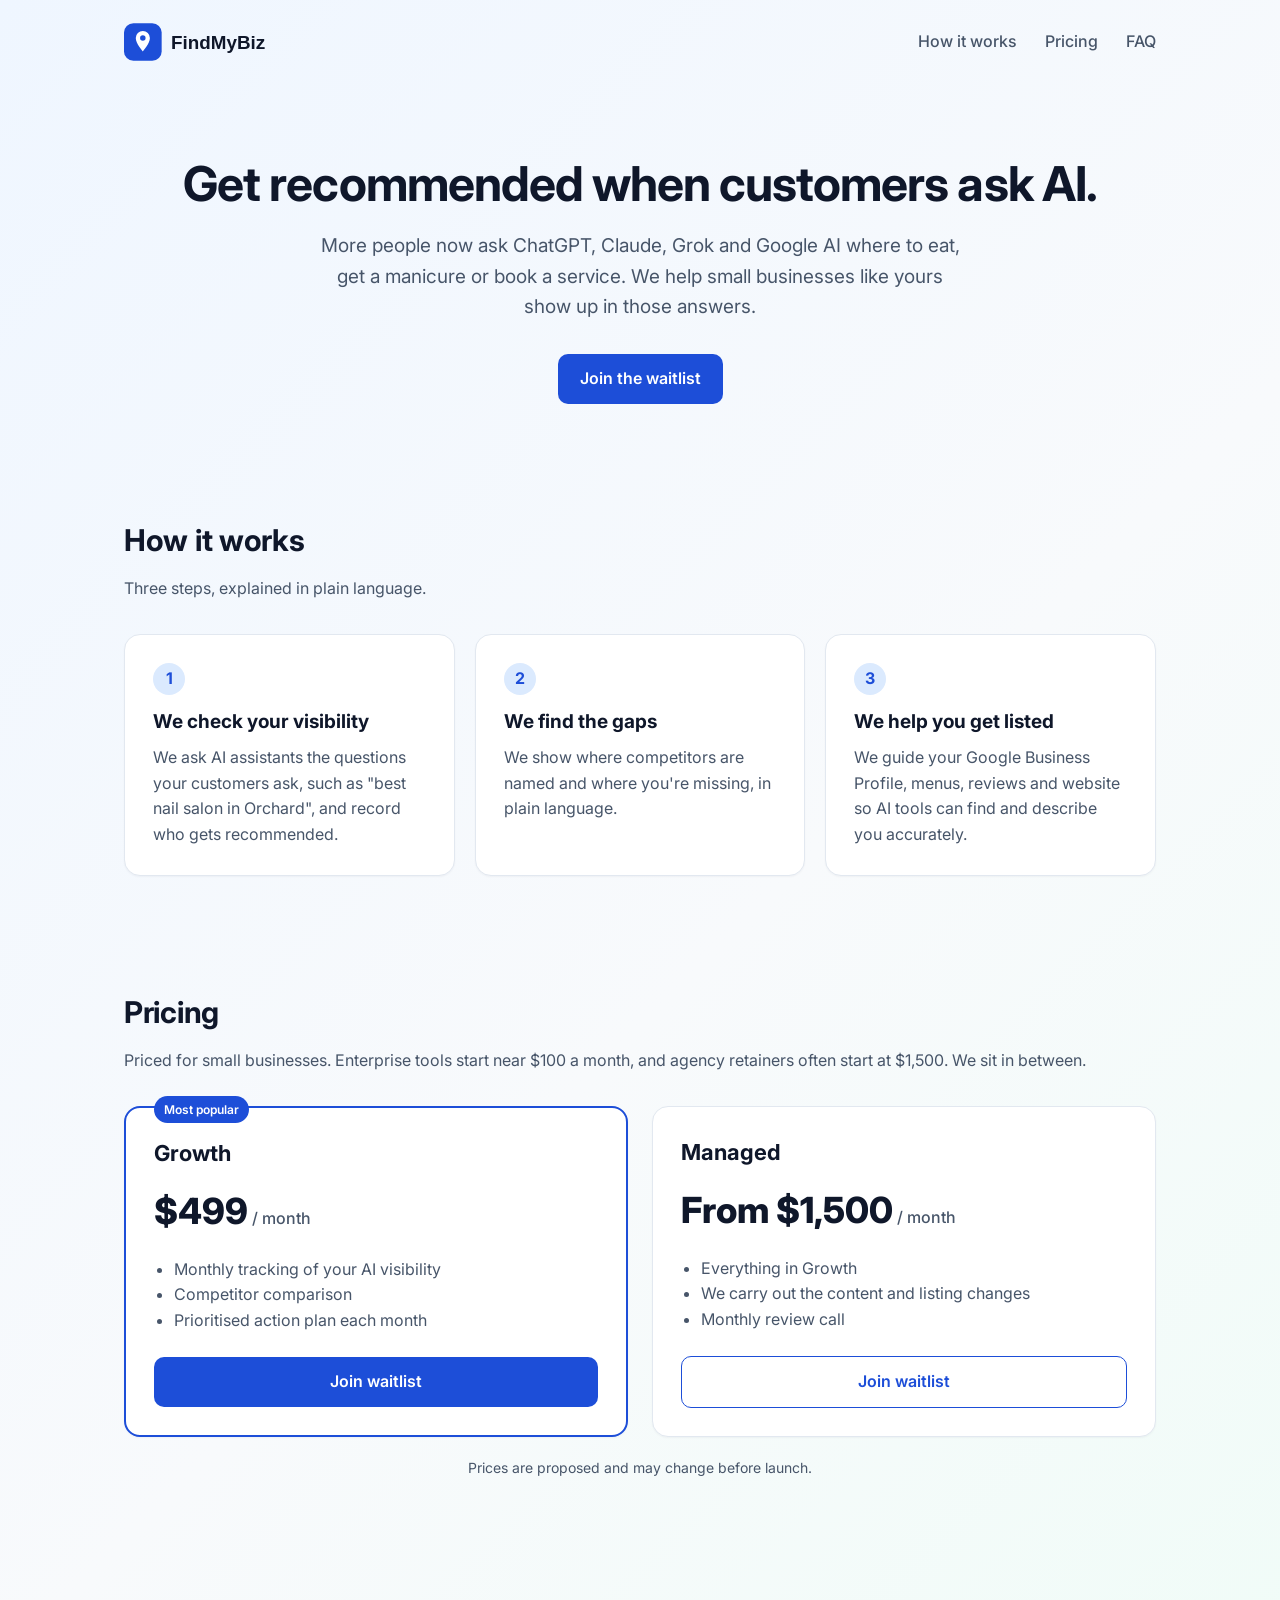
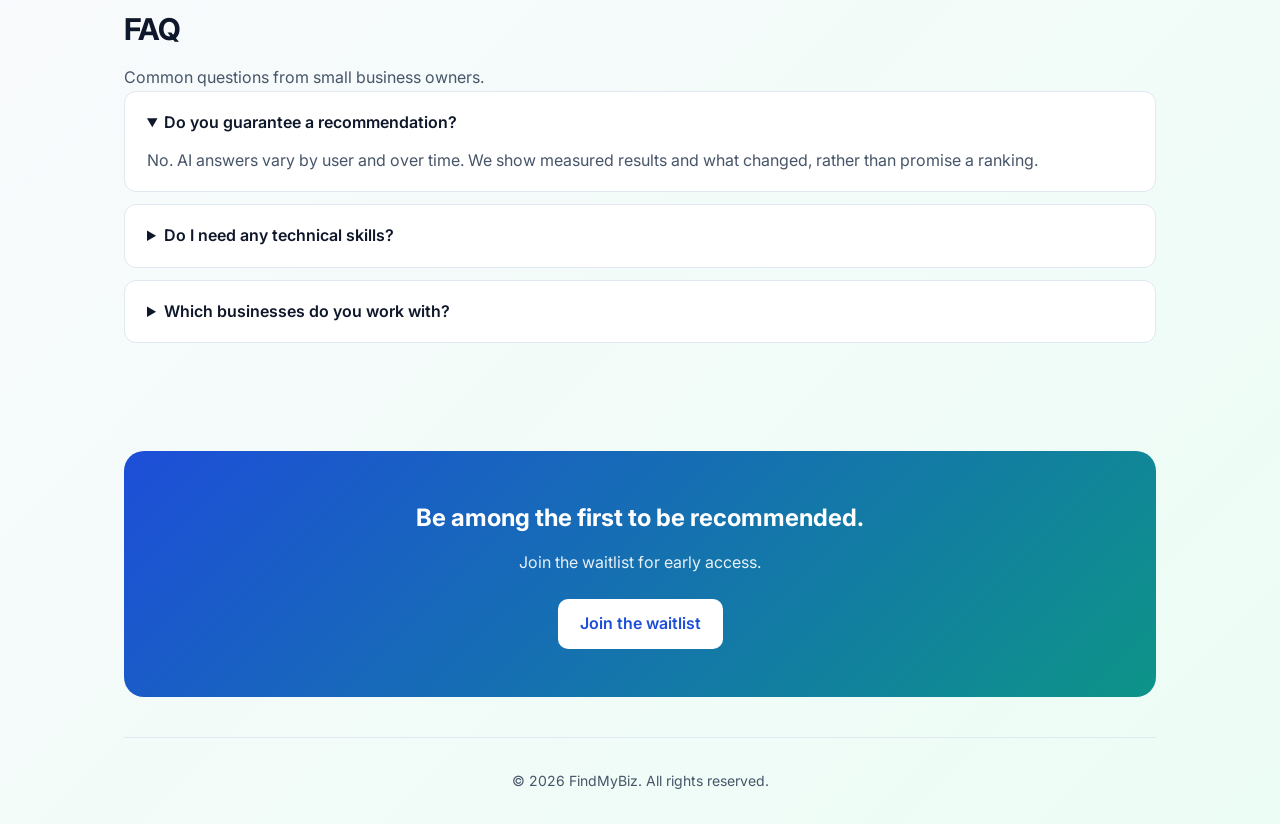
==== commit 4cdde077: "Redesign site: remove Prospera assets, add gradient backdrop, growth and managed plans Co-Authored-B" ====
--- a/index.html
+++ b/index.html
@@ -3,79 +3,84 @@
 <head>
   <meta charset="UTF-8">
   <meta name="viewport" content="width=device-width, initial-scale=1.0">
-  <title>FindMyBiz — Get Recommended by AI Assistants</title>
-  <meta name="description" content="Help small businesses like restaurants and nail salons get recommended when customers ask ChatGPT, Claude, Grok or Google AI.">
+  <title>FindMyBiz — Get Recommended When Customers Ask AI</title>
+  <meta name="description" content="FindMyBiz helps small businesses like restaurants and nail salons get recommended when customers ask ChatGPT, Claude, Grok or Google AI.">
   <link rel="preconnect" href="https://fonts.googleapis.com">
   <link rel="preconnect" href="https://fonts.gstatic.com" crossorigin>
-  <link rel="stylesheet" href="https://fonts.googleapis.com/css2?family=Inter:wght@300;400;500;600;700;800;900&family=Poppins:wght@600;700;800&display=swap">
-  <link rel="stylesheet" href="css/styles.css">
+  <link rel="stylesheet" href="https://fonts.googleapis.com/css2?family=Inter:wght@400;500;600;700;800&display=swap">
+  <link rel="stylesheet" href="css/findmybiz.css">
 </head>
 <body>
-  <nav class="nav" aria-label="Main navigation"><div class="nav__inner">
-    <a href="index.html" class="nav__logo" style="display:inline-flex;align-items:center;gap:10px;">
-      <img src="icon.png" alt="" style="height:32px;width:auto;" loading="eager">
-      <span style="font-family:Poppins,sans-serif;font-size:20px;font-weight:800;">FindMyBiz</span>
-    </a>
-    <div class="nav__links">
-      <a href="#how" class="nav__link">How it works</a>
-      <a href="#pricing" class="nav__link">Pricing</a>
-      <a href="#faq" class="nav__link">FAQ</a>
+  <div class="wrap">
+    <header class="top">
+      <img src="logo.svg" alt="FindMyBiz">
+      <nav>
+        <a href="#how">How it works</a>
+        <a href="#pricing">Pricing</a>
+        <a href="#faq">FAQ</a>
+      </nav>
+    </header>
+
+    <div class="hero">
+      <h1>Get recommended when customers ask AI.</h1>
+      <p>More people now ask ChatGPT, Claude, Grok and Google AI where to eat, get a manicure or book a service. We help small businesses like yours show up in those answers.</p>
+      <a href="waitlist.html" class="btn">Join the waitlist</a>
     </div>
-    <a href="waitlist.html" class="nav__cta shiny-cta">Join Waitlist</a>
-  </div></nav>
 
-  <header class="hero-v2" style="padding:140px 0 80px;">
-    <div class="container">
-      <h1>Get recommended when customers ask AI.</h1>
-      <p>More people now ask ChatGPT, Claude, Grok and Google AI where to eat, get a manicure or book a service. We help small businesses like yours, from restaurants to nail salons, show up in those answers.</p>
-      <a href="waitlist.html" class="nav__cta shiny-cta">Join the waitlist</a>
+    <section id="how">
+      <h2>How it works</h2>
+      <p class="lead">Three steps, explained in plain language.</p>
+      <ol class="steps">
+        <li class="card"><span class="num">1</span><h3>We check your visibility</h3><p>We ask AI assistants the questions your customers ask, such as "best nail salon in Orchard", and record who gets recommended.</p></li>
+        <li class="card"><span class="num">2</span><h3>We find the gaps</h3><p>We show where competitors are named and where you're missing, in plain language.</p></li>
+        <li class="card"><span class="num">3</span><h3>We help you get listed</h3><p>We guide your Google Business Profile, menus, reviews and website so AI tools can find and describe you accurately.</p></li>
+      </ol>
+    </section>
+
+    <section id="pricing">
+      <h2>Pricing</h2>
+      <p class="lead">Priced for small businesses. Enterprise tools start near $100 a month, and agency retainers often start at $1,500. We sit in between.</p>
+      <div class="plans">
+        <div class="card plan featured">
+          <span class="tag">Most popular</span>
+          <h3>Growth</h3>
+          <div class="price">$499<small> / month</small></div>
+          <ul>
+            <li>Monthly tracking of your AI visibility</li>
+            <li>Competitor comparison</li>
+            <li>Prioritised action plan each month</li>
+          </ul>
+          <a href="waitlist.html" class="btn">Join waitlist</a>
+        </div>
+        <div class="card plan">
+          <h3>Managed</h3>
+          <div class="price">From $1,500<small> / month</small></div>
+          <ul>
+            <li>Everything in Growth</li>
+            <li>We carry out the content and listing changes</li>
+            <li>Monthly review call</li>
+          </ul>
+          <a href="waitlist.html" class="btn btn-outline">Join waitlist</a>
+        </div>
+      </div>
+      <p class="note">Prices are proposed and may change before launch.</p>
+    </section>
+
+    <section id="faq" class="faq">
+      <h2>FAQ</h2>
+      <p class="lead">Common questions from small business owners.</p>
+      <details open><summary>Do you guarantee a recommendation?</summary><p>No. AI answers vary by user and over time. We show measured results and what changed, rather than promise a ranking.</p></details>
+      <details><summary>Do I need any technical skills?</summary><p>No. We explain each step in plain language and do the work with you.</p></details>
+      <details><summary>Which businesses do you work with?</summary><p>Small local businesses, including restaurants, cafes, nail salons, hair salons, clinics and other service businesses.</p></details>
+    </section>
+
+    <div class="cta">
+      <h2>Be among the first to be recommended.</h2>
+      <p>Join the waitlist for early access.</p>
+      <a href="waitlist.html" class="btn">Join the waitlist</a>
     </div>
-  </header>
 
-  <section id="how" class="container" style="padding:80px 0;">
-    <h2>How it works</h2>
-    <ol>
-      <li><strong>We check your visibility.</strong> We ask AI assistants the questions your customers ask, such as "best nail salon in Orchard" or "cosy brunch spot near me", and record who gets recommended.</li>
-      <li><strong>We find the gaps.</strong> We show where competitors are named and where you're missing, in plain language.</li>
-      <li><strong>We help you get listed.</strong> We guide your Google Business Profile, menus, reviews and website so AI tools can find and describe you accurately.</li>
-    </ol>
-  </section>
-
-  <section id="pricing" class="container" style="padding:80px 0;">
-    <h2>Pricing</h2>
-    <p>Priced for small businesses. Enterprise tools start near $100 a month and agency retainers often start at $1,500. We sit between them.</p>
-    <div style="display:grid;grid-template-columns:repeat(auto-fit,minmax(240px,1fr));gap:24px;">
-      <div style="border:1px solid #ddd;border-radius:12px;padding:24px;">
-        <h3>Snapshot</h3>
-        <p><strong>$149</strong> one-time</p>
-        <ul><li>Check 20 questions your customers ask AI</li><li>Tested across ChatGPT, Claude, Grok and Google AI</li><li>Report showing who is recommended and who isn't</li></ul>
-        <a href="waitlist.html">Join waitlist</a>
-      </div>
-      <div style="border:1px solid #ddd;border-radius:12px;padding:24px;">
-        <h3>Growth</h3>
-        <p><strong>$499</strong> per month</p>
-        <ul><li>Monthly tracking of your AI visibility</li><li>Competitor comparison</li><li>Prioritised action plan each month</li></ul>
-        <a href="waitlist.html">Join waitlist</a>
-      </div>
-      <div style="border:1px solid #ddd;border-radius:12px;padding:24px;">
-        <h3>Managed</h3>
-        <p><strong>From $1,500</strong> per month</p>
-        <ul><li>Everything in Growth</li><li>We carry out the content and listing changes</li><li>Monthly review call</li></ul>
-        <a href="waitlist.html">Join waitlist</a>
-      </div>
-    </div>
-    <p style="margin-top:16px;font-size:0.9em;">Prices are proposed and may change before launch.</p>
-  </section>
-
-  <section id="faq" class="container" style="padding:80px 0;">
-    <h2>FAQ</h2>
-    <p><strong>What is the Snapshot?</strong> A one-time report on how your business appears when customers ask AI assistants for recommendations in your category. You keep the report and there is no obligation to subscribe.</p>
-    <p><strong>Do you guarantee a recommendation?</strong> No. AI answers vary by user and over time. We show measured results and what changed, rather than promise a ranking.</p>
-    <p><strong>Do I need any technical skills?</strong> No. We explain each step in plain language and do the work with you.</p>
-    <p><strong>Which businesses do you work with?</strong> Small local businesses, including restaurants, cafes, nail salons, hair salons, clinics and other service businesses.</p>
-  </section>
-
-  <footer class="footer"><div class="container"><p>&copy; 2026 FindMyBiz</p></div></footer>
-  <script src="js/main.js" defer></script>
+    <footer>&copy; 2026 FindMyBiz. All rights reserved.</footer>
+  </div>
 </body>
 </html>
--- a/css/findmybiz.css
+++ b/css/findmybiz.css
@@ -0,0 +1,44 @@
+:root { --blue:#1d4ed8; --teal:#0d9488; --ink:#0f172a; --muted:#475569; --line:#e2e8f0; }
+* { box-sizing:border-box; }
+body { margin:0; font-family:Inter, system-ui, Arial, sans-serif; color:var(--ink); line-height:1.6;
+  background: linear-gradient(135deg, #eff6ff 0%, #f8fafc 45%, #ecfdf5 100%); min-height:100vh; }
+.wrap { max-width:1080px; margin:0 auto; padding:0 24px; }
+header.top { display:flex; align-items:center; justify-content:space-between; padding:20px 0; }
+header.top img { height:44px; }
+header.top nav a { margin-left:24px; color:var(--muted); text-decoration:none; font-weight:500; }
+.btn { display:inline-block; background:var(--blue); color:#fff; padding:12px 22px; border-radius:10px; text-decoration:none; font-weight:600; }
+.btn:hover { background:#1e40af; }
+.btn-outline { background:#fff; color:var(--blue); border:1px solid var(--blue); }
+.hero { padding:72px 0 56px; text-align:center; }
+.hero h1 { font-size:48px; line-height:1.15; margin:0 0 20px; letter-spacing:-0.02em; }
+.hero p { font-size:19px; color:var(--muted); max-width:640px; margin:0 auto 32px; }
+section { padding:56px 0; }
+section h2 { font-size:30px; margin:0 0 12px; letter-spacing:-0.01em; }
+.lead { color:var(--muted); margin:0 0 32px; }
+.steps { display:grid; grid-template-columns:repeat(auto-fit,minmax(240px,1fr)); gap:20px; list-style:none; padding:0; margin:0; }
+.card { background:#fff; border:1px solid var(--line); border-radius:16px; padding:28px; box-shadow:0 1px 2px rgba(15,23,42,.04); }
+.card .num { display:inline-flex; width:32px; height:32px; border-radius:50%; background:#dbeafe; color:var(--blue); align-items:center; justify-content:center; font-weight:700; margin-bottom:12px; }
+.card h3 { margin:0 0 8px; font-size:19px; }
+.card p { margin:0; color:var(--muted); }
+.plans { display:grid; grid-template-columns:repeat(auto-fit,minmax(280px,1fr)); gap:24px; }
+.plan.featured { border:2px solid var(--blue); position:relative; }
+.plan .tag { position:absolute; top:-12px; left:28px; background:var(--blue); color:#fff; font-size:12px; font-weight:600; padding:4px 10px; border-radius:999px; }
+.plan h3 { margin:0; font-size:22px; }
+.price { font-size:36px; font-weight:800; margin:12px 0 4px; }
+.price small { font-size:16px; color:var(--muted); font-weight:500; }
+.plan ul { padding-left:20px; color:var(--muted); margin:16px 0 24px; }
+.plan .btn { width:100%; text-align:center; }
+.note { color:var(--muted); font-size:14px; margin-top:20px; text-align:center; }
+.faq details { background:#fff; border:1px solid var(--line); border-radius:12px; padding:18px 22px; margin-bottom:12px; }
+.faq summary { font-weight:600; cursor:pointer; }
+.faq p { color:var(--muted); margin:12px 0 0; }
+.cta { background:linear-gradient(135deg,var(--blue),var(--teal)); color:#fff; border-radius:20px; padding:48px 32px; text-align:center; margin:40px 0; }
+.cta h2 { color:#fff; margin:0 0 12px; }
+.cta p { margin:0 0 24px; opacity:.9; }
+.cta .btn { background:#fff; color:var(--blue); }
+footer { padding:32px 0; color:var(--muted); font-size:14px; text-align:center; border-top:1px solid var(--line); }
+form.waitlist { background:#fff; border:1px solid var(--line); border-radius:16px; padding:32px; max-width:520px; margin:0 auto; }
+form.waitlist label { display:block; font-weight:600; font-size:14px; margin-bottom:16px; }
+form.waitlist input, form.waitlist textarea { display:block; width:100%; margin-top:6px; padding:12px; border:1px solid #cbd5e1; border-radius:10px; font:inherit; }
+form.waitlist button { width:100%; border:0; cursor:pointer; font-size:16px; }
+@media (max-width:640px) { .hero h1 { font-size:34px; } header.top nav { display:none; } }
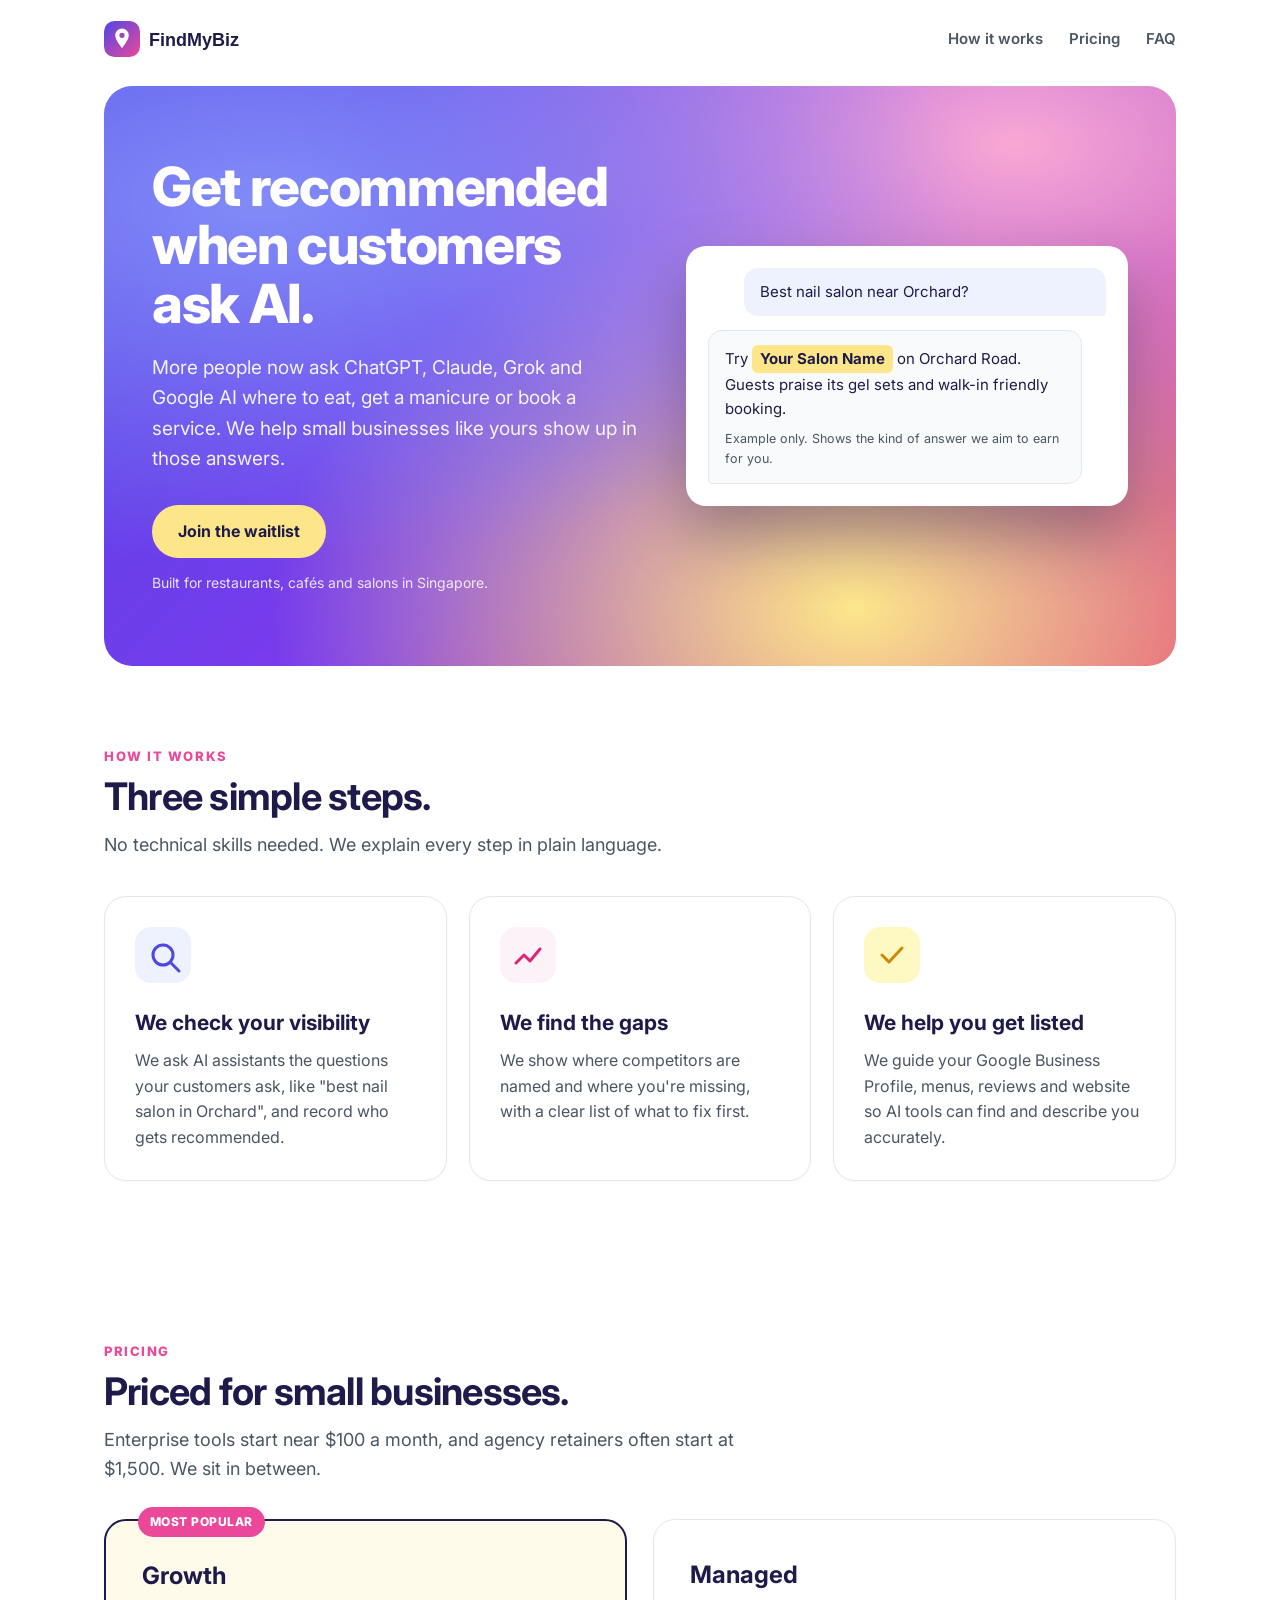
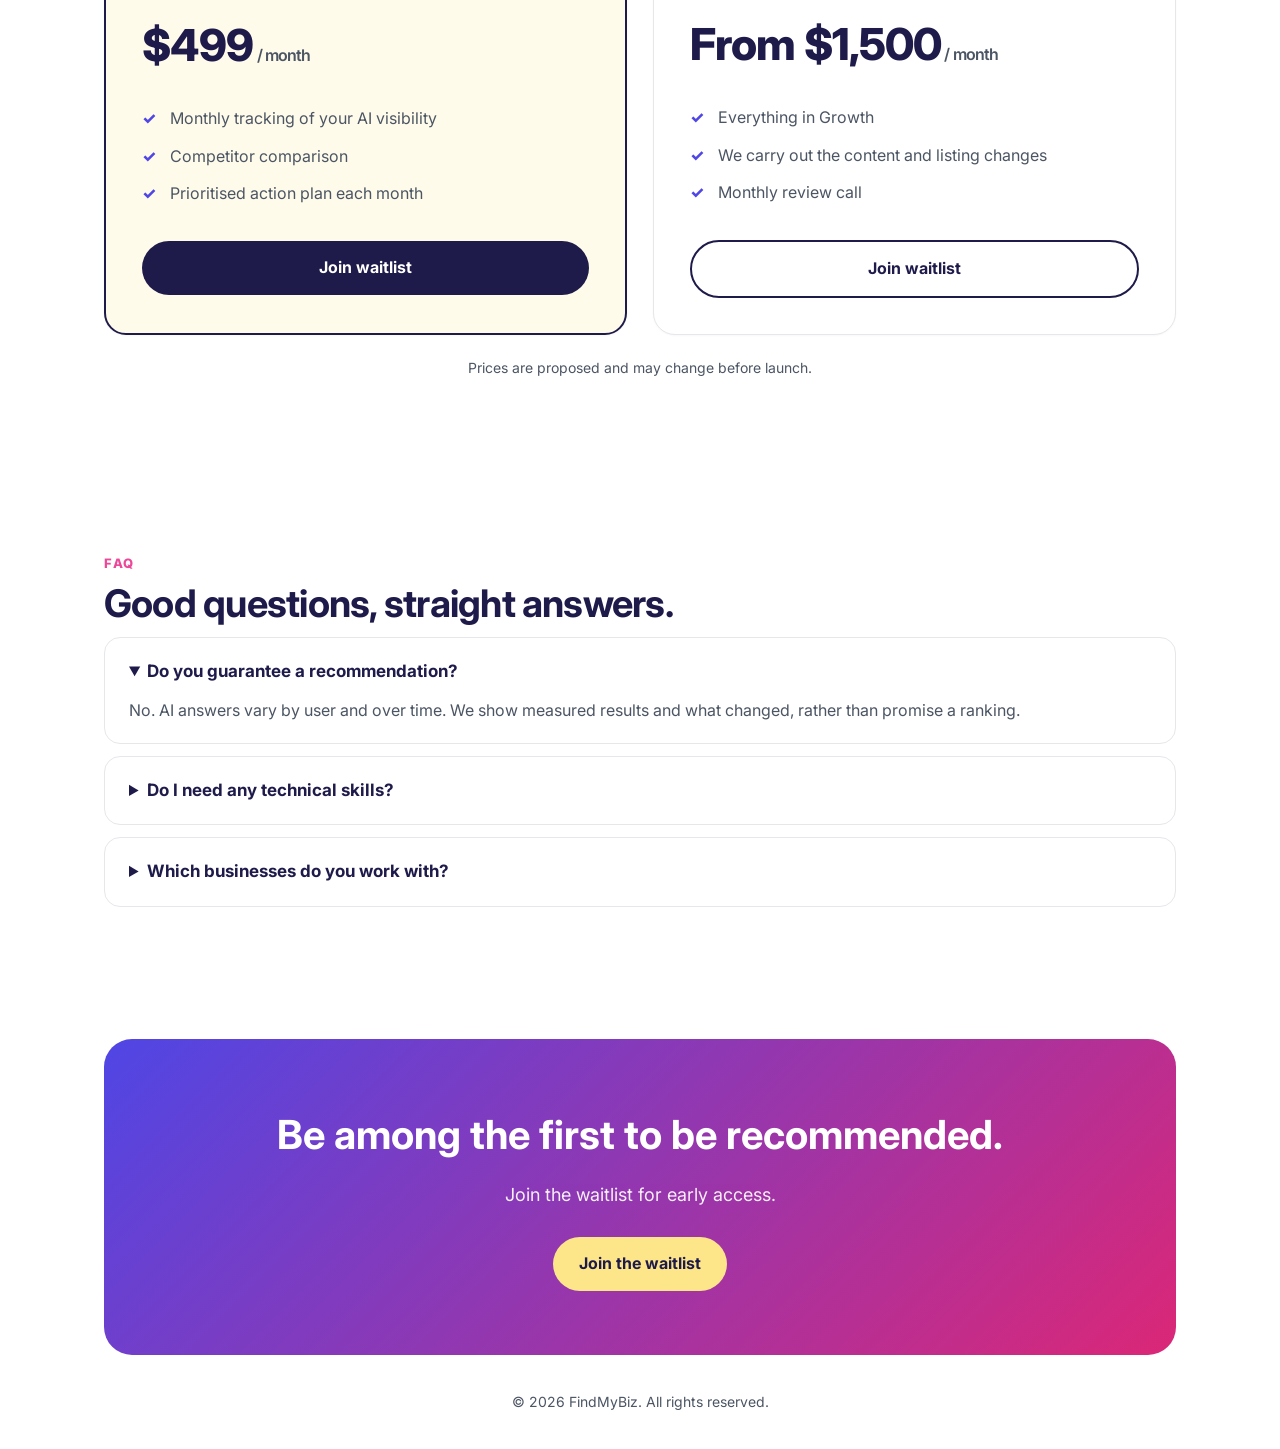
==== commit db60ae25: "Redesign: Stripe-style gradient hero with Mailchimp-style warm tone Co-Authored-By: Claude Haiku 5.5" ====
--- a/index.html
+++ b/index.html
@@ -14,35 +14,55 @@
   <div class="wrap">
     <header class="top">
       <img src="logo.svg" alt="FindMyBiz">
-      <nav>
-        <a href="#how">How it works</a>
-        <a href="#pricing">Pricing</a>
-        <a href="#faq">FAQ</a>
-      </nav>
+      <nav><a href="#how">How it works</a><a href="#pricing">Pricing</a><a href="#faq">FAQ</a></nav>
     </header>
 
     <div class="hero">
-      <h1>Get recommended when customers ask AI.</h1>
-      <p>More people now ask ChatGPT, Claude, Grok and Google AI where to eat, get a manicure or book a service. We help small businesses like yours show up in those answers.</p>
-      <a href="waitlist.html" class="btn">Join the waitlist</a>
+      <div>
+        <h1>Get recommended when customers ask AI.</h1>
+        <p>More people now ask ChatGPT, Claude, Grok and Google AI where to eat, get a manicure or book a service. We help small businesses like yours show up in those answers.</p>
+        <a href="waitlist.html" class="btn">Join the waitlist</a>
+        <div class="sub">Built for restaurants, cafés and salons in Singapore.</div>
+      </div>
+      <div class="chat" aria-label="Example AI answer">
+        <div class="q">Best nail salon near Orchard?</div>
+        <div class="a">
+          Try <span class="pick">Your Salon Name</span> on Orchard Road. Guests praise its gel sets and walk-in friendly booking.
+          <small>Example only. Shows the kind of answer we aim to earn for you.</small>
+        </div>
+      </div>
     </div>
 
     <section id="how">
-      <h2>How it works</h2>
-      <p class="lead">Three steps, explained in plain language.</p>
+      <div class="eyebrow">How it works</div>
+      <h2>Three simple steps.</h2>
+      <p class="lead">No technical skills needed. We explain every step in plain language.</p>
       <ol class="steps">
-        <li class="card"><span class="num">1</span><h3>We check your visibility</h3><p>We ask AI assistants the questions your customers ask, such as "best nail salon in Orchard", and record who gets recommended.</p></li>
-        <li class="card"><span class="num">2</span><h3>We find the gaps</h3><p>We show where competitors are named and where you're missing, in plain language.</p></li>
-        <li class="card"><span class="num">3</span><h3>We help you get listed</h3><p>We guide your Google Business Profile, menus, reviews and website so AI tools can find and describe you accurately.</p></li>
+        <li class="card">
+          <svg viewBox="0 0 56 56"><rect width="56" height="56" rx="16" fill="#eef2ff"/><circle cx="28" cy="28" r="10" fill="none" stroke="#4f46e5" stroke-width="3"/><path d="M36 36l8 8" stroke="#4f46e5" stroke-width="3" stroke-linecap="round"/></svg>
+          <h3>We check your visibility</h3>
+          <p>We ask AI assistants the questions your customers ask, like "best nail salon in Orchard", and record who gets recommended.</p>
+        </li>
+        <li class="card">
+          <svg viewBox="0 0 56 56"><rect width="56" height="56" rx="16" fill="#fdf2f8"/><path d="M16 36l8-8 6 6 10-12" fill="none" stroke="#db2777" stroke-width="3" stroke-linecap="round" stroke-linejoin="round"/></svg>
+          <h3>We find the gaps</h3>
+          <p>We show where competitors are named and where you're missing, with a clear list of what to fix first.</p>
+        </li>
+        <li class="card">
+          <svg viewBox="0 0 56 56"><rect width="56" height="56" rx="16" fill="#fef9c3"/><path d="M18 28l7 7 13-14" fill="none" stroke="#ca8a04" stroke-width="3" stroke-linecap="round" stroke-linejoin="round"/></svg>
+          <h3>We help you get listed</h3>
+          <p>We guide your Google Business Profile, menus, reviews and website so AI tools can find and describe you accurately.</p>
+        </li>
       </ol>
     </section>
 
     <section id="pricing">
-      <h2>Pricing</h2>
-      <p class="lead">Priced for small businesses. Enterprise tools start near $100 a month, and agency retainers often start at $1,500. We sit in between.</p>
+      <div class="eyebrow">Pricing</div>
+      <h2>Priced for small businesses.</h2>
+      <p class="lead">Enterprise tools start near $100 a month, and agency retainers often start at $1,500. We sit in between.</p>
       <div class="plans">
         <div class="card plan featured">
-          <span class="tag">Most popular</span>
+          <span class="tag">MOST POPULAR</span>
           <h3>Growth</h3>
           <div class="price">$499<small> / month</small></div>
           <ul>
@@ -67,11 +87,11 @@
     </section>
 
     <section id="faq" class="faq">
-      <h2>FAQ</h2>
-      <p class="lead">Common questions from small business owners.</p>
+      <div class="eyebrow">FAQ</div>
+      <h2>Good questions, straight answers.</h2>
       <details open><summary>Do you guarantee a recommendation?</summary><p>No. AI answers vary by user and over time. We show measured results and what changed, rather than promise a ranking.</p></details>
       <details><summary>Do I need any technical skills?</summary><p>No. We explain each step in plain language and do the work with you.</p></details>
-      <details><summary>Which businesses do you work with?</summary><p>Small local businesses, including restaurants, cafes, nail salons, hair salons, clinics and other service businesses.</p></details>
+      <details><summary>Which businesses do you work with?</summary><p>Small local businesses, including restaurants, cafés, nail salons, hair salons, clinics and other service businesses.</p></details>
     </section>
 
     <div class="cta">
--- a/css/findmybiz.css
+++ b/css/findmybiz.css
@@ -1,44 +1,60 @@
-:root { --blue:#1d4ed8; --teal:#0d9488; --ink:#0f172a; --muted:#475569; --line:#e2e8f0; }
-* { box-sizing:border-box; }
-body { margin:0; font-family:Inter, system-ui, Arial, sans-serif; color:var(--ink); line-height:1.6;
-  background: linear-gradient(135deg, #eff6ff 0%, #f8fafc 45%, #ecfdf5 100%); min-height:100vh; }
-.wrap { max-width:1080px; margin:0 auto; padding:0 24px; }
-header.top { display:flex; align-items:center; justify-content:space-between; padding:20px 0; }
-header.top img { height:44px; }
-header.top nav a { margin-left:24px; color:var(--muted); text-decoration:none; font-weight:500; }
-.btn { display:inline-block; background:var(--blue); color:#fff; padding:12px 22px; border-radius:10px; text-decoration:none; font-weight:600; }
-.btn:hover { background:#1e40af; }
-.btn-outline { background:#fff; color:var(--blue); border:1px solid var(--blue); }
-.hero { padding:72px 0 56px; text-align:center; }
-.hero h1 { font-size:48px; line-height:1.15; margin:0 0 20px; letter-spacing:-0.02em; }
-.hero p { font-size:19px; color:var(--muted); max-width:640px; margin:0 auto 32px; }
-section { padding:56px 0; }
-section h2 { font-size:30px; margin:0 0 12px; letter-spacing:-0.01em; }
-.lead { color:var(--muted); margin:0 0 32px; }
-.steps { display:grid; grid-template-columns:repeat(auto-fit,minmax(240px,1fr)); gap:20px; list-style:none; padding:0; margin:0; }
-.card { background:#fff; border:1px solid var(--line); border-radius:16px; padding:28px; box-shadow:0 1px 2px rgba(15,23,42,.04); }
-.card .num { display:inline-flex; width:32px; height:32px; border-radius:50%; background:#dbeafe; color:var(--blue); align-items:center; justify-content:center; font-weight:700; margin-bottom:12px; }
-.card h3 { margin:0 0 8px; font-size:19px; }
-.card p { margin:0; color:var(--muted); }
-.plans { display:grid; grid-template-columns:repeat(auto-fit,minmax(280px,1fr)); gap:24px; }
-.plan.featured { border:2px solid var(--blue); position:relative; }
-.plan .tag { position:absolute; top:-12px; left:28px; background:var(--blue); color:#fff; font-size:12px; font-weight:600; padding:4px 10px; border-radius:999px; }
-.plan h3 { margin:0; font-size:22px; }
-.price { font-size:36px; font-weight:800; margin:12px 0 4px; }
-.price small { font-size:16px; color:var(--muted); font-weight:500; }
-.plan ul { padding-left:20px; color:var(--muted); margin:16px 0 24px; }
-.plan .btn { width:100%; text-align:center; }
-.note { color:var(--muted); font-size:14px; margin-top:20px; text-align:center; }
-.faq details { background:#fff; border:1px solid var(--line); border-radius:12px; padding:18px 22px; margin-bottom:12px; }
-.faq summary { font-weight:600; cursor:pointer; }
-.faq p { color:var(--muted); margin:12px 0 0; }
-.cta { background:linear-gradient(135deg,var(--blue),var(--teal)); color:#fff; border-radius:20px; padding:48px 32px; text-align:center; margin:40px 0; }
-.cta h2 { color:#fff; margin:0 0 12px; }
-.cta p { margin:0 0 24px; opacity:.9; }
-.cta .btn { background:#fff; color:var(--blue); }
-footer { padding:32px 0; color:var(--muted); font-size:14px; text-align:center; border-top:1px solid var(--line); }
-form.waitlist { background:#fff; border:1px solid var(--line); border-radius:16px; padding:32px; max-width:520px; margin:0 auto; }
-form.waitlist label { display:block; font-weight:600; font-size:14px; margin-bottom:16px; }
-form.waitlist input, form.waitlist textarea { display:block; width:100%; margin-top:6px; padding:12px; border:1px solid #cbd5e1; border-radius:10px; font:inherit; }
-form.waitlist button { width:100%; border:0; cursor:pointer; font-size:16px; }
-@media (max-width:640px) { .hero h1 { font-size:34px; } header.top nav { display:none; } }
+:root{--ink:#1e1b4b;--muted:#4b5563;--indigo:#4f46e5;--pink:#ec4899;--sun:#fde68a;--cream:#fffbeb;--line:#e5e7eb}
+*{box-sizing:border-box}
+body{margin:0;font-family:Inter,system-ui,Arial,sans-serif;color:var(--ink);line-height:1.6;background:#fff}
+.wrap{max-width:1120px;margin:0 auto;padding:0 24px}
+header.top{display:flex;align-items:center;justify-content:space-between;padding:18px 0;position:relative;z-index:2}
+header.top img{height:42px}
+header.top nav a{margin-left:26px;color:var(--muted);text-decoration:none;font-weight:600;font-size:15px}
+.btn{display:inline-block;background:var(--ink);color:#fff;padding:14px 26px;border-radius:999px;text-decoration:none;font-weight:700;transition:transform .15s,box-shadow .15s;border:0;cursor:pointer;font-size:16px}
+.btn:hover{transform:translateY(-1px);box-shadow:0 10px 24px rgba(30,27,75,.25)}
+.btn-yellow{background:var(--sun);color:var(--ink)}
+.btn-outline{background:#fff;color:var(--ink);border:2px solid var(--ink)}
+/* Stripe-style gradient hero */
+.hero{position:relative;overflow:hidden;border-radius:28px;margin-top:8px;padding:72px 48px;background:
+ radial-gradient(at 15% 20%,#818cf8 0,transparent 55%),
+ radial-gradient(at 85% 10%,#f9a8d4 0,transparent 50%),
+ radial-gradient(at 70% 90%,#fde68a 0,transparent 55%),
+ linear-gradient(135deg,#4f46e5,#7c3aed 50%,#db2777);color:#fff;display:grid;grid-template-columns:1.1fr 1fr;gap:48px;align-items:center}
+.hero h1{font-size:54px;line-height:1.08;margin:0 0 20px;letter-spacing:-.025em;font-weight:800}
+.hero p{font-size:19px;opacity:.92;margin:0 0 30px;max-width:520px}
+.hero .btn{background:var(--sun);color:var(--ink)}
+.hero .sub{font-size:14px;opacity:.85;margin-top:14px}
+.chat{background:#fff;color:var(--ink);border-radius:20px;padding:22px;box-shadow:0 30px 60px rgba(30,27,75,.35);font-size:15px}
+.chat .q{background:#eef2ff;border-radius:14px 14px 4px 14px;padding:12px 16px;margin-left:36px}
+.chat .a{background:#f9fafb;border:1px solid var(--line);border-radius:14px 14px 14px 4px;padding:14px 16px;margin-top:14px;margin-right:24px}
+.chat .pick{display:inline-block;background:var(--sun);padding:2px 8px;border-radius:6px;font-weight:700}
+.chat small{color:var(--muted);display:block;margin-top:8px}
+section{padding:80px 0}
+.eyebrow{color:var(--pink);font-weight:800;font-size:13px;letter-spacing:.12em;text-transform:uppercase}
+section h2{font-size:38px;line-height:1.15;margin:8px 0 12px;letter-spacing:-.02em}
+.lead{color:var(--muted);font-size:18px;max-width:640px;margin:0 0 36px}
+.steps{display:grid;grid-template-columns:repeat(auto-fit,minmax(260px,1fr));gap:22px;list-style:none;padding:0;margin:0}
+.card{background:#fff;border:1px solid var(--line);border-radius:22px;padding:30px;box-shadow:0 1px 2px rgba(0,0,0,.03)}
+.card svg{width:56px;height:56px;margin-bottom:16px}
+.card h3{margin:0 0 8px;font-size:21px}
+.card p{margin:0;color:var(--muted)}
+.plans{display:grid;grid-template-columns:repeat(auto-fit,minmax(300px,1fr));gap:26px}
+.plan{position:relative;padding:36px}
+.plan.featured{background:var(--cream);border:2px solid var(--ink)}
+.plan .tag{position:absolute;top:-14px;left:32px;background:var(--pink);color:#fff;font-size:12px;font-weight:800;padding:5px 12px;border-radius:999px;letter-spacing:.04em}
+.plan h3{margin:0;font-size:24px}
+.price{font-size:44px;font-weight:800;margin:14px 0 6px;letter-spacing:-.02em}
+.price small{font-size:16px;color:var(--muted);font-weight:600}
+.plan ul{padding:0;list-style:none;color:var(--muted);margin:20px 0 28px}
+.plan li{padding:6px 0 6px 28px;position:relative}
+.plan li:before{content:"✓";position:absolute;left:0;color:var(--indigo);font-weight:800}
+.plan .btn{width:100%;text-align:center}
+.note{color:var(--muted);font-size:14px;margin-top:22px;text-align:center}
+.faq details{background:#fff;border:1px solid var(--line);border-radius:16px;padding:20px 24px;margin-bottom:12px}
+.faq summary{font-weight:700;cursor:pointer;font-size:17px}
+.faq p{color:var(--muted);margin:12px 0 0}
+.cta{position:relative;overflow:hidden;background:linear-gradient(135deg,#4f46e5,#db2777);color:#fff;border-radius:28px;padding:64px 32px;text-align:center;margin:40px 0 0}
+.cta h2{color:#fff;margin:0 0 14px;font-size:40px}
+.cta p{margin:0 0 28px;opacity:.92;font-size:18px}
+.cta .btn{background:var(--sun);color:var(--ink)}
+footer{padding:36px 0;color:var(--muted);font-size:14px;text-align:center}
+form.waitlist{background:#fff;border:1px solid var(--line);border-radius:22px;padding:34px;margin:0 auto;box-shadow:0 20px 40px rgba(30,27,75,.08)}
+form.waitlist label{display:block;font-weight:700;font-size:14px;margin-bottom:18px}
+form.waitlist input,form.waitlist textarea{display:block;width:100%;margin-top:7px;padding:13px;border:1px solid #d1d5db;border-radius:12px;font:inherit}
+form.waitlist button{width:100%;font-size:16px}
+@media (max-width:820px){.hero{grid-template-columns:1fr;padding:48px 28px}.hero h1{font-size:38px}section h2{font-size:30px}header.top nav{display:none}}
